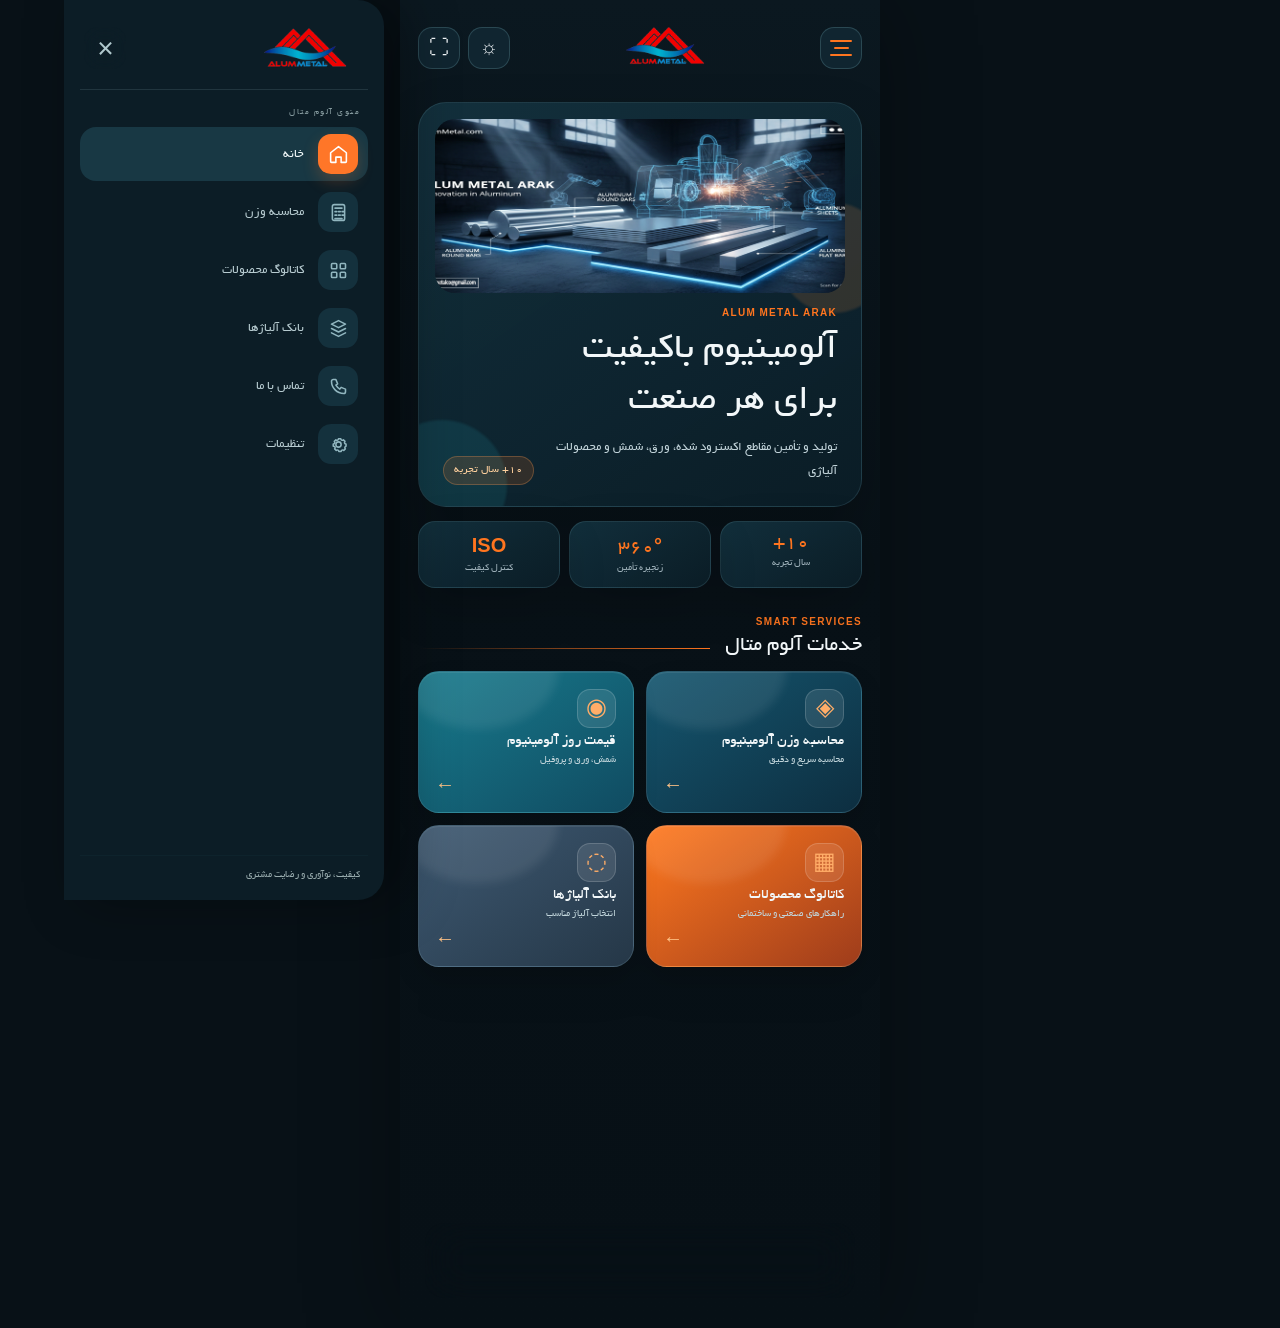
==== index.html @ 8c57ce58 "Fix contact icon sizing and remove manual cache versioning" ====
<!doctype html>
<html lang="fa" dir="rtl">
<head>
  <meta charset="UTF-8" />
  <meta name="viewport" content="width=device-width, initial-scale=1, maximum-scale=1, user-scalable=no, viewport-fit=cover" />
  <meta name="theme-color" content="#07121b" />
  <meta name="description" content="آلوم متال آراک؛ تولید و تأمین مقاطع و محصولات آلومینیومی" />
  <link rel="preload" href="BYekan.ttf" as="font" type="font/ttf" crossorigin />
  <link rel="preload" href="logo1.png" as="image" />
  <link rel="preload" href="site-hero.png" as="image" />
  <link rel="manifest" href="manifest.webmanifest" />
  <link rel="icon" type="image/png" sizes="48x48" href="favicon-48.png" />
  <link rel="apple-touch-icon" sizes="180x180" href="apple-touch-icon.png" />
  <link rel="stylesheet" href="styles.css" />
  <title>آلوم متال آراک</title>
</head>
<body>
  <div class="app-shell" id="appShell">
    <header class="topbar">
      <button class="icon-button menu-toggle" id="menuToggle" aria-label="باز کردن منو" aria-expanded="false"><span></span><span></span><span></span></button>
      <a class="brand" href="#home" data-icon="⌂" data-route="home" aria-label="صفحه اصلی آلوم متال">
        <img src="logo1.png" alt="لوگوی آلوم متال" />
      </a>
      <div class="top-actions">
        <button class="icon-button" id="themeToggle" aria-label="تغییر تم">☼</button>
        <button class="icon-button" id="fullscreenToggle" aria-label="تمام صفحه">⛶</button>
      </div>
    </header>

    <aside class="drawer" id="drawer" aria-hidden="true">
      <div class="drawer-head">
        <img src="logo1.png" alt="آلوم متال" />
        <button class="icon-button" id="drawerClose" aria-label="بستن منو">×</button>
      </div>
      <p class="eyebrow">منوی آلوم متال</p>
      <nav class="drawer-nav">
        <a href="#home" data-route="home"><span class="menu-icon" aria-hidden="true"><svg viewBox="0 0 24 24"><path d="m3 10 9-7 9 7v10a1 1 0 0 1-1 1h-5v-6H9v6H4a1 1 0 0 1-1-1z"/></svg></span><span>خانه</span></a>
        <a href="#calculator" data-route="calculator"><span class="menu-icon" aria-hidden="true"><svg viewBox="0 0 24 24"><rect x="5" y="3" width="14" height="18" rx="2"/><path d="M8 7h8M8 11h2m2 0h2m2 0h2M8 15h2m2 0h2m2 0h2M8 19h8"/></svg></span><span>محاسبه وزن</span></a>
        <a href="#catalog" data-route="catalog"><span class="menu-icon" aria-hidden="true"><svg viewBox="0 0 24 24"><rect x="4" y="4" width="6" height="6" rx="1"/><rect x="14" y="4" width="6" height="6" rx="1"/><rect x="4" y="14" width="6" height="6" rx="1"/><rect x="14" y="14" width="6" height="6" rx="1"/></svg></span><span>کاتالوگ محصولات</span></a>
        <a href="#alloys" data-route="alloys"><span class="menu-icon" aria-hidden="true"><svg viewBox="0 0 24 24"><path d="M12 3 4 7l8 4 8-4-8-4Z"/><path d="m4 12 8 4 8-4M4 17l8 4 8-4"/></svg></span><span>بانک آلیاژها</span></a>
        <a href="#contact" data-route="contact"><span class="menu-icon" aria-hidden="true"><svg viewBox="0 0 24 24"><path d="M6 4h3l2 5-2 1.5a14 14 0 0 0 4.5 4.5L15 13l5 2v3a2 2 0 0 1-2 2C10.3 20 4 13.7 4 6a2 2 0 0 1 2-2Z"/></svg></span><span>تماس با ما</span></a>
        <a href="#settings" data-route="settings"><span class="menu-icon" aria-hidden="true"><svg viewBox="0 0 24 24"><circle cx="12" cy="12" r="3"/><path d="M19.4 15a1.7 1.7 0 0 0 .3 1.9l.1.1-1.8 1.8-.1-.1a1.7 1.7 0 0 0-1.9-.3 1.7 1.7 0 0 0-1 1.5v.1h-2.6v-.1a1.7 1.7 0 0 0-1-1.5 1.7 1.7 0 0 0-1.9.3l-.1.1-1.8-1.8.1-.1a1.7 1.7 0 0 0 .3-1.9 1.7 1.7 0 0 0-1.5-1H6v-2.6h.1a1.7 1.7 0 0 0 1.5-1 1.7 1.7 0 0 0-.3-1.9l-.1-.1L9 6.6l.1.1a1.7 1.7 0 0 0 1.9.3 1.7 1.7 0 0 0 1-1.5v-.1h2.6v.1a1.7 1.7 0 0 0 1 1.5 1.7 1.7 0 0 0 1.9-.3l.1-.1 1.8 1.8-.1.1a1.7 1.7 0 0 0-.3 1.9 1.7 1.7 0 0 0 1.5 1h.1V14h-.1a1.7 1.7 0 0 0-1.1 1Z"/></svg></span><span>تنظیمات</span></a>
      </nav>
      <div class="drawer-foot">کیفیت، نوآوری و رضایت مشتری</div>
    </aside>
    <div class="scrim" id="scrim"></div>

    <main id="mainContent" tabindex="-1">
      <section class="screen active" id="home" data-screen>
        <div class="hero-card glass-card">
          <div class="hero-image-wrap"><img src="site-hero.png" alt="محصولات و فناوری آلوم متال" class="hero-image" fetchpriority="high" decoding="async" /></div>
          <div class="hero-copy">
            <div>
              <p class="eyebrow">ALUM METAL ARAK</p>
              <h1>آلومینیوم باکیفیت<br />برای هر صنعت</h1>
              <p>تولید و تأمین مقاطع اکسترود شده، ورق، شمش و محصولات آلیاژی</p>
            </div>
            <span class="hero-badge">۱۰+ سال تجربه</span>
          </div>
          <div class="hero-orb orb-one"></div><div class="hero-orb orb-two"></div>
        </div>

        <div class="metric-grid">
          <div class="metric glass-card"><strong>۱۰+</strong><span>سال تجربه</span></div>
          <div class="metric glass-card"><strong>۳۶۰°</strong><span>زنجیره تأمین</span></div>
          <div class="metric glass-card"><strong>ISO</strong><span>کنترل کیفیت</span></div>
        </div>

        <div class="section-heading"><div><p class="eyebrow">SMART SERVICES</p><h2>خدمات آلوم متال</h2></div><span class="heading-line"></span></div>
        <div class="service-grid">
          <button class="service-card teal" data-route="calculator"><span class="service-icon">◈</span><span>محاسبه وزن آلومینیوم</span><small>محاسبه سریع و دقیق</small><b>←</b></button>
          <button class="service-card cyan" data-route="prices"><span class="service-icon">◉</span><span>قیمت روز آلومینیوم</span><small>شمش، ورق و پروفیل</small><b>←</b></button>
          <button class="service-card orange" data-route="catalog"><span class="service-icon">▦</span><span>کاتالوگ محصولات</span><small>راهکارهای صنعتی و ساختمانی</small><b>←</b></button>
          <button class="service-card slate" data-route="alloys"><span class="service-icon">◌</span><span>بانک آلیاژها</span><small>انتخاب آلیاژ مناسب</small><b>←</b></button>
        </div>
        <div class="home-price-preview glass-card"><div><p class="eyebrow">LIVE PRICE BOARD</p><h3>آخرین قیمت‌های بازار</h3><p id="homePriceNote">قیمت‌ها از منابع ثبت‌شده نمایش داده می‌شوند.</p></div><button class="text-link" data-route="prices">مشاهده همه ←</button></div>
        <div class="factory-strip glass-card"><img src="factory-banner.jpg" loading="lazy" decoding="async" alt="کارخانه آلوم متال آراک" /><div><p class="eyebrow">FROM FACTORY TO INDUSTRY</p><h3>از تولید تا عرضه، کنار صنعت</h3><button class="text-link" data-route="quote">دریافت مشاوره تخصصی ←</button></div></div>
      </section>

      <section class="screen" id="calculator" data-screen><div class="page-head"><p class="eyebrow">PRECISION TOOL</p><h1>محاسبه وزن مقاطع</h1><p>مقطع و آلیاژ را مطابق محصولات آلوم متال انتخاب کنید.</p></div><div class="form-card glass-card calculator-form"><label>نوع مقطع<select id="shapeSelect"></select></label><label>آلیاژ<select id="alloySelect"></select></label><div class="dimension-grid"><label><span id="fieldOneLabel">طول (میلی‌متر)</span><input id="lengthInput" type="number" min="0" placeholder="مثلاً ۱۰۰۰" /></label><label><span id="fieldTwoLabel">عرض (میلی‌متر)</span><input id="widthInput" type="number" min="0" placeholder="مثلاً ۵۰۰" /></label><label><span id="fieldThreeLabel">ضخامت (میلی‌متر)</span><input id="thicknessInput" type="number" min="0" step="0.1" placeholder="مثلاً ۲" /></label></div><label>تعداد<input id="quantityInput" type="number" min="1" value="1" /></label><button class="primary-button" id="calculateButton">محاسبه وزن <span>←</span></button><output class="result-box" id="weightResult">نتیجه اینجا نمایش داده می‌شود</output></div></section>

      <section class="screen" id="prices" data-screen><div class="page-head"><p class="eyebrow">MARKET DESK</p><h1>قیمت روز آلومینیوم</h1><p>قیمت‌ها از منابع سالم فایل شما خوانده می‌شوند.</p></div><div class="price-sources" id="priceSources"><p class="muted-note">در حال دریافت قیمت‌ها...</p></div><p class="muted-note" id="pricesUpdated"></p></section>

      <section class="screen" id="catalog" data-screen><div class="page-head"><p class="eyebrow">PRODUCT LIBRARY</p><h1>کاتالوگ و لیست قیمت</h1><p>کاتالوگ‌ها و صفحات قیمت رسمی برای مشاهده و دانلود</p></div><div class="catalog-tabs"><button class="catalog-tab active" data-catalog-tab="catalogs">کاتالوگ‌ها</button><button class="catalog-tab" data-catalog-tab="price-pages">صفحات قیمت</button></div><div class="catalog-list" id="catalogList"><p class="muted-note">در حال دریافت فهرست...</p></div></section>

      <section class="screen" id="alloys" data-screen><div class="page-head"><p class="eyebrow">آزمایشگاه آلیاژ</p><h1>بانک آلیاژها</h1><p>ترکیب عناصر را وارد کن یا چند آلیاژ را کنار هم مقایسه کن.</p></div><div class="alloy-tools glass-card"><label class="search-box"><span>⌕</span><input id="alloySearch" type="search" placeholder="جست‌وجوی کد، کاربرد یا ویژگی" autocomplete="off" /></label><div class="alloy-filters" id="alloyFilters"><button class="alloy-filter active" data-series="all">همه</button><button class="alloy-filter" data-series="1000">سری ۱۰۰۰</button><button class="alloy-filter" data-series="2000">سری ۲۰۰۰</button><button class="alloy-filter" data-series="3000">سری ۳۰۰۰</button><button class="alloy-filter" data-series="4000">سری ۴۰۰۰</button><button class="alloy-filter" data-series="5000">سری ۵۰۰۰</button><button class="alloy-filter" data-series="6000">سری ۶۰۰۰</button><button class="alloy-filter" data-series="7000">سری ۷۰۰۰</button><button class="alloy-filter" data-series="8000">سری ۸۰۰۰</button></div></div><div class="alloy-lab glass-card"><div class="lab-heading"><span class="lab-icon">✦</span><div><h2>عنصر بده، آلیاژ تحویل بگیر</h2><p>مقدار عناصر موردنظرت را به درصد وارد کن تا نزدیک‌ترین خانواده‌های آلیاژی پیشنهاد شوند.</p></div></div><div class="element-chips" id="elementChips"><label class="element-input"><span><b>Si</b><small>سیلیسیم</small></span><input type="number" min="0" step="0.01" data-element="سیلیسیم" placeholder="مقدار" /><em>٪</em></label><label class="element-input"><span><b>Fe</b><small>آهن</small></span><input type="number" min="0" step="0.01" data-element="آهن" placeholder="مقدار" /><em>٪</em></label><label class="element-input"><span><b>Cu</b><small>مس</small></span><input type="number" min="0" step="0.01" data-element="مس" placeholder="مقدار" /><em>٪</em></label><label class="element-input"><span><b>Mn</b><small>منگنز</small></span><input type="number" min="0" step="0.01" data-element="منگنز" placeholder="مقدار" /><em>٪</em></label><label class="element-input"><span><b>Mg</b><small>منیزیم</small></span><input type="number" min="0" step="0.01" data-element="منیزیم" placeholder="مقدار" /><em>٪</em></label><label class="element-input"><span><b>Cr</b><small>کروم</small></span><input type="number" min="0" step="0.01" data-element="کروم" placeholder="مقدار" /><em>٪</em></label><label class="element-input"><span><b>Zn</b><small>روی</small></span><input type="number" min="0" step="0.01" data-element="روی" placeholder="مقدار" /><em>٪</em></label><label class="element-input"><span><b>Ti</b><small>تیتانیوم</small></span><input type="number" min="0" step="0.01" data-element="تیتانیوم" placeholder="مقدار" /><em>٪</em></label></div><label class="element-code-search"><span>جست‌وجوی مستقیم کد آلیاژ</span><input id="elementAlloyCode" inputmode="numeric" maxlength="4" placeholder="مثلاً ۶۰۱۰ یا 6061" /></label><div class="element-result" id="elementResult">مقدار عناصر را وارد کن تا پیشنهاد آلیاژ نمایش داده شود.</div><div class="compare-picker"><div class="picker-title"><span class="picker-icon">⇄</span><div><strong>مقایسهٔ آلیاژها</strong><small id="compareCount">دو آلیاژ را انتخاب کن.</small></div></div><div class="picker-grid"><label><span>انتخاب اول</span><select id="compareOne"><option value="">انتخاب آلیاژ</option></select></label><label><span>انتخاب دوم</span><select id="compareTwo"><option value="">انتخاب آلیاژ</option></select></label><label><span>انتخاب سوم <b>اختیاری</b></span><select id="compareThree"><option value="">بدون انتخاب</option></select></label></div><button id="compareButton" class="primary-button" type="button" disabled>نمایش مقایسه <span>←</span></button><div class="compare-panel" id="comparePanel" hidden><div class="compare-panel-head"><h2>نتیجهٔ مقایسه</h2><button id="clearCompare" class="text-link" type="button">پاک کردن</button></div><div class="comparison-table" id="comparisonTable"></div></div></div></div><div class="alloy-summary" id="alloySummary">در حال دریافت بانک آلیاژها...</div><div class="alloy-list" id="alloyList"></div></section>
      <section class="screen" id="quote" data-screen><div class="page-head"><p class="eyebrow">DIRECT CONTACT</p><h1>درخواست پیش‌فاکتور</h1><p>مشخصات پروژه را بفرستید تا راهنمایی‌تان کنیم.</p></div><form class="form-card glass-card" id="quoteForm"><label>نام و نام خانوادگی<input id="quoteName" required placeholder="نام شما" /></label><label>شماره تماس<input id="quotePhone" required inputmode="tel" placeholder="۰۹۱۲..." /></label><label>شرح محصول یا پروژه<textarea id="quoteDetails" required rows="5" placeholder="نوع محصول، آلیاژ، ابعاد و تعداد"></textarea></label><button class="primary-button" type="submit">ثبت درخواست <span>←</span></button><output class="result-box" id="quoteResult"></output></form></section>

      <section class="screen" id="contact" data-screen><div class="page-head"><p class="eyebrow">LET'S CONNECT</p><h1>ارتباط با آلوم متال</h1><p>برای مشاوره، استعلام و پیگیری سفارش با ما در ارتباط باشید.</p></div><div class="contact-grid"><div class="contact-card phone-cluster glass-card"><div class="cluster-heading"><span class="contact-icon contact-phone-icon"><svg viewBox="0 0 24 24" aria-hidden="true"><path d="M6.6 3.5h3l1.7 4.2-2 1.4a13.5 13.5 0 0 0 5.6 5.6l1.4-2 4.2 1.7v3a2 2 0 0 1-2 2C10.5 19.4 4.6 13.5 4.6 6.5a3 3 0 0 1 2-3Z"/></svg></span><div><small>راه‌های تماس مستقیم</small><strong>پاسخ‌گویی و فروش</strong></div></div><div class="phone-list"><a class="phone-line" href="tel:08633257316"><span>تلفن فروش</span><b>۰۸۶-۳۳۲۵۷۳۱۶</b><i>↗</i></a><a class="phone-line" href="tel:09904652053"><span>همراه اول</span><b>۰۹۹۰۴۶۵۲۰۵۳</b><i>↗</i></a><a class="phone-line" href="tel:09904652054"><span>همراه دوم</span><b>۰۹۹۰۴۶۵۲۰۵۴</b><i>↗</i></a></div></div><div class="contact-card address-card glass-card"><span class="contact-icon location-icon"><svg viewBox="0 0 24 24" aria-hidden="true"><path d="M19 10c0 5-7 10-7 10S5 15 5 10a7 7 0 1 1 14 0Z"/><circle cx="12" cy="10" r="2.2"/></svg></span><small>آدرس دفتر و انبار</small><strong>اراک، خیابان دانشگاه، ساختمان هاتف، طبقه سوم، واحد ۴<br />اراک، شهرک صنعتی خیرآباد</strong></div></div><div class="social-links glass-card"><div class="social-heading"><div><p class="eyebrow">SOCIAL</p><h2>ما را دنبال کنید</h2></div><span class="social-heading-icon"><svg viewBox="0 0 24 24" aria-hidden="true"><path d="M5 5h14v10H9l-4 4V5Z"/><path d="M8 9h8M8 12h5"/></svg></span></div><div class="social-grid"><a class="social-link telegram" href="https://t.me/Alummetal" target="_blank" rel="noreferrer"><span class="social-mark"><svg viewBox="0 0 24 24" aria-hidden="true"><path d="m20 4-3 16-5-5-3 3v-5L5 11l15-7Z"/><path d="m9 13 8-6"/></svg></span><span><strong>تلگرام</strong><small>@Alummetal</small></span><b>↗</b></a><a class="social-link bale" href="https://ble.ir/alummetalarak" target="_blank" rel="noreferrer"><span class="social-mark">ب</span><span><strong>بله</strong><small>کانال آلوم متال</small></span><b>↗</b></a><a class="social-link eitaa" href="https://eitaa.com/alummetalarak" target="_blank" rel="noreferrer"><span class="social-mark">ای</span><span><strong>ایتا</strong><small>کانال آلوم متال</small></span><b>↗</b></a><a class="social-link rubika" href="https://rubika.ir/alumetal" target="_blank" rel="noreferrer"><span class="social-mark">ر</span><span><strong>روبیکا</strong><small>صفحه آلوم متال</small></span><b>↗</b></a></div></div><a class="primary-button link-button" href="https://alummetal.com" target="_blank" rel="noreferrer">مشاهده سایت رسمی <span>↗</span></a></section>

      <section class="screen" id="settings" data-screen><div class="page-head"><p class="eyebrow">APP CONTROL</p><h1>تنظیمات</h1><p>ظاهر و زبان برنامه را شخصی‌سازی کنید.</p></div><div class="settings-list glass-card"><button id="languageToggle"><span>زبان برنامه</span><strong>فارسی / English</strong></button><button id="settingsTheme"><span>حالت شب</span><strong id="themeStatus">فعال</strong></button><button id="installButton" hidden><span>نصب اپ</span><strong>افزودن به صفحه اصلی</strong></button></div></section>
    </main>

    <nav class="bottom-nav" aria-label="ناوبری اصلی"><a href="#home" data-route="home" class="active"><span class="nav-icon home-icon"><svg viewBox="0 0 24 24" aria-hidden="true"><path d="m3 10 9-7 9 7v10a1 1 0 0 1-1 1h-5v-6H9v6H4a1 1 0 0 1-1-1z"/></svg></span><small>خانه</small></a><a href="#catalog" data-route="catalog"><span class="nav-icon grid-icon"><svg viewBox="0 0 24 24" aria-hidden="true"><rect x="4" y="4" width="6" height="6" rx="1"/><rect x="14" y="4" width="6" height="6" rx="1"/><rect x="4" y="14" width="6" height="6" rx="1"/><rect x="14" y="14" width="6" height="6" rx="1"/></svg></span><small>کاتالوگ</small></a><a href="#prices" data-route="prices"><span class="nav-icon chart-icon"><svg viewBox="0 0 24 24" aria-hidden="true"><path d="M4 19V5M4 19h17M7 15l3-4 3 2 5-7"/></svg></span><small>قیمت‌ها</small></a><a href="#contact" data-route="contact"><span class="nav-icon phone-icon"><svg viewBox="0 0 24 24" aria-hidden="true"><path d="M6.6 3.5h3l1.7 4.2-2 1.4a13.5 13.5 0 0 0 5.6 5.6l1.4-2 4.2 1.7v3a2 2 0 0 1-2 2C10.5 19.4 4.6 13.5 4.6 6.5a3 3 0 0 1 2-3Z"/></svg></span><small>تماس</small></a></nav>
    <dialog class="preview-dialog" id="previewDialog"><div class="preview-head"><strong id="previewTitle">پیش‌نمایش</strong><button class="icon-button" id="previewClose" aria-label="بستن پیش‌نمایش">×</button></div><div class="preview-body" id="previewBody"></div></dialog><div class="toast" id="toast" role="status"></div>
  </div>
  <script src="app.js"></script>
</body>
</html>
---- styles.css ----
@font-face{font-family:'B Yekan';src:url('BYekan.ttf?v=8') format('truetype');font-weight:100 900;font-style:normal;font-display:swap}@font-face{font-family:Yekan;src:url('BYekan.ttf?v=8') format('truetype');font-weight:100 900;font-style:normal;font-display:swap} :root{--bg:#07121b;--bg-2:#0b1d29;--panel:rgba(15,44,60,.78);--panel-solid:#10364a;--text:#f2f7f9;--muted:#9cafb8;--line:rgba(180,226,238,.16);--orange:#ff751f;--cyan:#24bed0;--shadow:0 24px 70px rgba(0,0,0,.28);--ease:cubic-bezier(.23,1,.32,1)}*{box-sizing:border-box}html{min-height:100%;background:var(--bg);scroll-behavior:smooth}body{margin:0;min-width:320px;min-height:100%;font-family:'B Yekan',Yekan,Tahoma,sans-serif;color:var(--text);background:radial-gradient(circle at 10% 10%,#123e52 0,transparent 28%),radial-gradient(circle at 90% 0,#402514 0,transparent 23%),var(--bg);-webkit-tap-highlight-color:transparent}button,a,input,textarea{font:inherit}button,a{cursor:pointer}.app-shell{width:100%;min-height:100svh;padding-bottom:calc(84px + env(safe-area-inset-bottom));overflow:hidden}.topbar{height:76px;max-width:980px;margin:auto;padding:12px max(18px,env(safe-area-inset-right)) 8px max(18px,env(safe-area-inset-left));display:flex;align-items:center;justify-content:space-between;position:relative;z-index:20}.brand img{width:112px;height:50px;object-fit:contain}.top-actions{display:flex;gap:8px}.icon-button{border:1px solid var(--line);background:rgba(17,54,70,.55);backdrop-filter:blur(18px);color:var(--text);width:42px;height:42px;border-radius:14px;display:grid;place-items:center;font-size:20px;transition:transform .16s var(--ease),background .2s}.icon-button:active,.primary-button:active,.service-card:active{transform:scale(.96)}.menu-toggle{display:flex;flex-direction:column;gap:5px;padding:12px}.menu-toggle span{width:18px;height:2px;background:var(--orange);border-radius:99px}.drawer{position:fixed;z-index:40;inset:0 auto 0 0;width:min(330px,88vw);padding:26px 20px 22px;background:rgba(7,22,31,.94);border-right:1px solid var(--line);box-shadow:30px 0 80px rgba(0,0,0,.36);transform:translateX(-105%);transition:transform .32s var(--ease);backdrop-filter:blur(26px);display:flex;flex-direction:column}.drawer.open{transform:translateX(0)}.drawer-head{display:flex;justify-content:space-between;align-items:center}.drawer-head img{width:130px}.drawer-nav{display:grid;gap:8px;margin-top:14px}.drawer-nav a{text-decoration:none;color:var(--muted);padding:13px 14px;border-radius:14px;display:flex;gap:12px;align-items:center;transition:color .2s,background .2s}.drawer-nav a:hover,.drawer-nav a.active{color:var(--text);background:rgba(42,145,164,.18)}.drawer-nav a:first-letter{color:var(--orange)}.drawer-foot{margin-top:auto;color:#6f8892;font-size:12px;border-top:1px solid var(--line);padding-top:18px}.scrim{position:fixed;z-index:30;inset:0;background:rgba(0,0,0,.62);opacity:0;pointer-events:none;transition:opacity .25s}.scrim.show{opacity:1;pointer-events:auto}main{width:min(980px,100%);margin:auto;padding:0 18px}.screen{display:none;animation:screenIn .35s var(--ease) both}.screen.active{display:block}.glass-card{background:linear-gradient(140deg,rgba(27,86,111,.78),rgba(9,30,42,.82));border:1px solid var(--line);box-shadow:var(--shadow);backdrop-filter:blur(18px)}.hero-card{position:relative;overflow:hidden;border-radius:28px;margin:10px 0 14px;padding:12px}.hero-image-wrap{height:174px;border-radius:20px;overflow:hidden;position:relative;z-index:1}.hero-image{width:100%;height:100%;object-fit:cover;display:block;filter:saturate(1.1) contrast(1.04)}.hero-copy{position:relative;z-index:2;padding:14px 8px 5px;display:flex;align-items:end;justify-content:space-between;gap:12px}.eyebrow{font-size:10px;letter-spacing:1.3px;color:var(--orange);margin:0 0 7px}.hero-copy h1,.page-head h1{font-size:clamp(25px,6vw,38px);line-height:1.35;margin:0;font-weight:900}.hero-copy p:not(.eyebrow),.page-head p:not(.eyebrow){color:#c1d3d9;line-height:1.9;margin:7px 0 0;font-size:13px}.hero-badge{white-space:nowrap;color:#ffd19e;background:rgba(255,117,31,.15);border:1px solid rgba(255,157,88,.28);padding:8px 10px;border-radius:99px;font-size:11px}.hero-orb{position:absolute;border-radius:50%;filter:blur(1px);pointer-events:none}.orb-one{width:130px;height:130px;background:rgba(47,193,213,.12);left:-42px;bottom:-44px}.orb-two{width:110px;height:110px;background:rgba(255,145,66,.15);right:-28px;top:100px}.metric-grid{display:grid;grid-template-columns:repeat(3,1fr);gap:9px;margin-bottom:28px}.metric{border-radius:17px;padding:12px 8px;text-align:center}.metric strong{display:block;font-size:20px;color:var(--orange)}.metric span{font-size:10px;color:var(--muted)}.section-heading{display:flex;align-items:end;gap:15px;margin:8px 0 14px}.section-heading h2{font-size:22px;margin:0}.heading-line{height:1px;background:linear-gradient(90deg,transparent,var(--orange));flex:1;margin-bottom:8px}.service-grid{display:grid;grid-template-columns:repeat(2,1fr);gap:12px}.service-card{border:1px solid var(--line);min-height:142px;text-align:right;color:var(--text);padding:17px;border-radius:21px;position:relative;overflow:hidden;display:flex;flex-direction:column;align-items:flex-start;gap:6px;transition:transform .16s var(--ease),filter .2s}.service-card:hover{filter:brightness(1.12);transform:translateY(-3px)}.service-card:before{content:"";position:absolute;inset:-45% 35% auto -10%;height:120px;border-radius:50%;background:rgba(255,255,255,.08);filter:blur(5px)}.service-card.teal{background:linear-gradient(145deg,#15566f,#0d2e40)}.service-card.cyan{background:linear-gradient(145deg,#187b8d,#104b61)}.service-card.orange{background:linear-gradient(145deg,#ff791f,#9e3c1b)}.service-card.slate{background:linear-gradient(145deg,#3e5972,#253747)}.service-icon{font-size:24px;color:#ffad68}.service-card span:not(.service-icon){font-weight:800;font-size:15px;position:relative}.service-card small{color:#c0d4da;font-size:10px}.service-card b{position:absolute;bottom:14px;left:16px;direction:ltr;color:#ffc286;font-size:20px}.factory-strip{display:flex;gap:14px;align-items:center;border-radius:22px;margin-top:16px;padding:10px;overflow:hidden}.factory-strip img{width:42%;height:92px;object-fit:cover;border-radius:15px}.factory-strip h3{font-size:16px;margin:0 0 7px}.text-link{border:0;background:none;color:#ffb26e;padding:0;font-size:11px}.page-head{padding:16px 2px 20px}.page-head h1{font-size:29px}.form-card{border-radius:24px;padding:18px;display:grid;gap:14px}.form-card label{display:grid;gap:7px;color:#c1d3d9;font-size:12px}.form-card input,.form-card textarea{width:100%;border:1px solid var(--line);border-radius:14px;background:rgba(2,14,22,.35);color:var(--text);padding:13px 14px;outline:none;resize:vertical}.form-card input:focus,.form-card textarea:focus{border-color:var(--cyan);box-shadow:0 0 0 3px rgba(36,190,208,.12)}.primary-button{border:0;border-radius:15px;padding:14px 18px;background:linear-gradient(110deg,var(--orange),#e84e19);color:#fff;font-weight:800;box-shadow:0 10px 24px rgba(232,78,25,.24);transition:transform .16s var(--ease),filter .2s;text-align:center;text-decoration:none}.primary-button:hover{filter:brightness(1.1)}.result-box{min-height:48px;border-radius:14px;background:rgba(26,110,100,.25);border:1px solid rgba(105,220,174,.2);display:grid;place-items:center;padding:10px;color:#a7e7c5;font-size:12px;text-align:center}.price-list,.product-grid,.alloy-list,.contact-grid{display:grid;gap:12px}.price-row{border-radius:18px;padding:16px 18px;display:flex;align-items:center;justify-content:space-between;gap:12px}.price-row span{font-weight:800}.price-row span small,.price-row strong small{display:block;color:var(--muted);font-size:10px;font-weight:400;margin-top:4px}.price-row strong{color:#ffb065;font-size:14px;text-align:left}.muted-note{color:var(--muted);font-size:11px;margin:14px 2px}.product-grid{grid-template-columns:repeat(2,1fr)}.product-card{min-height:160px;border-radius:20px;padding:17px}.product-number{font-size:12px;color:var(--orange);letter-spacing:2px}.product-card h3{font-size:16px;margin:24px 0 7px}.product-card p,.alloy-row p{color:var(--muted);font-size:11px;line-height:1.8;margin:0}.product-grid+.primary-button{display:block;width:100%;margin-top:14px}.alloy-row{display:flex;align-items:center;gap:16px;border-radius:18px;padding:14px}.alloy-row>strong{color:var(--orange);font-size:21px;min-width:58px}.alloy-row h3{font-size:14px;margin:0 0 5px}.contact-grid{grid-template-columns:repeat(2,1fr)}.contact-card{padding:17px;border-radius:19px;text-decoration:none;color:var(--text);min-height:125px}.contact-card:last-child{grid-column:span 2}.contact-card span{display:block;color:var(--orange);font-size:22px;margin-bottom:12px}.contact-card small{display:block;color:var(--muted);font-size:10px}.contact-card strong{display:block;margin-top:5px;font-size:13px;line-height:1.8}.link-button{display:block;margin-top:16px}.settings-list{border-radius:20px;padding:7px}.settings-list button{border:0;border-bottom:1px solid var(--line);background:transparent;color:var(--text);width:100%;padding:17px 10px;display:flex;justify-content:space-between;align-items:center;text-align:right}.settings-list button:last-child{border:0}.settings-list strong{font-size:11px;color:var(--orange)}.bottom-nav{position:fixed;z-index:25;bottom:calc(12px + env(safe-area-inset-bottom));left:50%;transform:translateX(-50%);width:min(430px,calc(100% - 28px));display:grid;grid-template-columns:repeat(3,1fr);padding:8px;border:1px solid var(--line);border-radius:20px;background:rgba(8,27,37,.88);backdrop-filter:blur(22px);box-shadow:0 18px 50px rgba(0,0,0,.35)}.bottom-nav a{display:grid;gap:3px;place-items:center;text-decoration:none;color:#8da8b2;font-size:10px;padding:7px;border-radius:13px}.bottom-nav a span{font-size:18px}.bottom-nav a.active{color:#ffad68;background:rgba(255,117,31,.1)}.toast{position:fixed;z-index:60;left:50%;bottom:94px;transform:translate(-50%,20px);opacity:0;pointer-events:none;background:#0c222d;border:1px solid var(--line);box-shadow:var(--shadow);border-radius:13px;padding:12px 17px;color:#dcebef;font-size:12px;transition:opacity .25s,transform .25s;white-space:nowrap}.toast.show{opacity:1;transform:translate(-50%,0)}@keyframes screenIn{from{opacity:0;transform:translateY(10px)}to{opacity:1;transform:none}}@media(min-width:700px){.app-shell{padding-bottom:30px}.topbar{height:92px}.bottom-nav{position:static;transform:none;margin:28px auto 0;max-width:430px}.hero-card{display:grid;grid-template-columns:1.2fr .8fr;gap:12px;padding:16px}.hero-image-wrap{height:250px;grid-row:span 2}.hero-copy{padding:28px 8px 8px;display:block}.hero-copy h1{font-size:34px}.hero-badge{display:inline-block;margin-top:18px}.service-grid{grid-template-columns:repeat(4,1fr)}.service-card{min-height:170px}.factory-strip{margin-top:22px}.drawer{left:50%;margin-left:-490px}.scrim{z-index:30}}@media(max-width:380px){main{padding:0 12px}.hero-copy h1{font-size:21px}.service-card{padding:13px}.service-card span:not(.service-icon){font-size:13px}.product-grid{grid-template-columns:1fr}.contact-grid{grid-template-columns:1fr}.contact-card:last-child{grid-column:auto}}@media(prefers-color-scheme:light){body.light{--bg:#edf3f5;--text:#10232c;--muted:#5e727b;--panel:#fff}.light .glass-card{background:rgba(255,255,255,.78)}.light .bottom-nav{background:rgba(255,255,255,.9)}.light .drawer{background:rgba(244,249,250,.96)}.light .form-card input,.light .form-card textarea{background:rgba(225,237,240,.65);color:var(--text)}}@media(prefers-reduced-motion:reduce){*,*::before,*::after{animation-duration:.01ms!important;transition-duration:.01ms!important;scroll-behavior:auto!important}}

/* Phone-first shell: wide screens preview the same 480px mobile experience. */
body{display:flex;justify-content:center;background:#020b12}
.app-shell{width:min(100%,480px);min-height:100svh;background:radial-gradient(circle at 10% 10%,#123e52 0,transparent 28%),radial-gradient(circle at 90% 0,#402514 0,transparent 23%),var(--bg);box-shadow:0 0 90px rgba(0,0,0,.42);position:relative}
.topbar,main{width:100%;max-width:none}
.service-grid{grid-template-columns:repeat(2,1fr)}
.hero-card{display:block}
.hero-image-wrap{height:174px}
.hero-copy{padding:14px 8px 5px;display:flex}
.hero-copy h1{font-size:clamp(25px,6vw,38px)}
.service-card{min-height:142px}
.bottom-nav{width:min(430px,calc(100% - 28px))}
@media(min-width:481px){.drawer{left:calc(50% - 240px);margin-left:0}}

.price-sources{display:grid;gap:12px}.price-source{border-radius:20px;padding:16px}.source-head{display:flex;justify-content:space-between;align-items:start;gap:10px;border-bottom:1px solid var(--line);padding-bottom:11px}.source-head h3{margin:0;font-size:15px}.source-head a{color:#ffad68;font-size:10px;text-decoration:none;white-space:nowrap}.source-items{display:grid;gap:8px;padding:11px 0}.source-item{display:flex;justify-content:space-between;align-items:center;gap:10px;font-size:11px;color:#c6d8dd}.source-item strong{color:#ffb065;font-size:11px;text-align:left;white-space:nowrap}.price-source>small{color:var(--muted);font-size:9px}

.home-price-preview{display:flex;align-items:center;justify-content:space-between;gap:12px;margin-top:12px;padding:15px 16px;border-radius:20px;background:linear-gradient(110deg,rgba(20,115,138,.42),rgba(14,37,50,.82));border:1px solid rgba(118,221,231,.22)}.home-price-preview h3{margin:2px 0 4px;font-size:15px}.home-price-preview p:not(.eyebrow){margin:0;color:var(--muted);font-size:10px}.home-price-preview .text-link{white-space:nowrap}.catalog-tabs{display:flex;gap:8px;margin:12px 0}.catalog-tab{flex:1;border:1px solid var(--line);border-radius:13px;background:rgba(255,255,255,.05);color:var(--muted);padding:10px;font-family:inherit;font-size:12px}.catalog-tab.active{background:var(--accent);border-color:var(--accent);color:#07121b}.catalog-list{display:grid;gap:9px}.catalog-item{display:flex;align-items:center;gap:11px;padding:12px 13px;border-radius:17px;text-decoration:none;color:var(--text);transition:transform .18s ease,border-color .18s ease}.catalog-item:active{transform:scale(.98)}.catalog-icon{display:grid;place-items:center;width:34px;height:34px;border-radius:11px;background:rgba(255,151,53,.16);color:#ffad68;font-size:18px}.catalog-item>span:nth-child(2){display:grid;gap:3px;min-width:0;flex:1}.catalog-item strong{font-size:12px}.catalog-item small{color:var(--muted);font-size:10px}.catalog-item b{color:#ffad68;font-size:17px}.social-links{margin-top:12px;padding:14px 16px;border-radius:18px}.social-links>div{display:flex;flex-wrap:wrap;gap:8px;margin-top:8px}.social-links a{padding:8px 12px;border-radius:12px;background:rgba(255,255,255,.06);color:var(--text);font-size:11px;text-decoration:none}

/* Final polish: manual light theme, richer glass depth, and four-tab mobile navigation. */
:root{--accent:#8ce8e5}
body.light{--bg:#eaf3f4;--bg-2:#dcecef;--panel:rgba(255,255,255,.74);--panel-solid:#fff;--text:#102a34;--muted:#5b737b;--line:rgba(20,74,87,.17);--shadow:0 22px 65px rgba(34,83,94,.16);background:radial-gradient(circle at 10% 0,#d7f3f1 0,transparent 32%),radial-gradient(circle at 100% 15%,#ffe7d2 0,transparent 28%),var(--bg)}
body.light .app-shell{background:linear-gradient(145deg,rgba(235,248,248,.94),rgba(218,236,240,.94))}body.light .glass-card{background:linear-gradient(140deg,rgba(255,255,255,.82),rgba(232,246,247,.78));border-color:rgba(30,102,112,.18)}body.light .topbar .icon-button{background:rgba(255,255,255,.68);color:#164754}body.light .drawer{background:rgba(244,251,251,.96);color:var(--text)}body.light .drawer-nav a{color:#52717a}body.light .drawer-nav a.active{color:#123c48;background:rgba(36,160,170,.13)}body.light .hero-copy p:not(.eyebrow),body.light .page-head p:not(.eyebrow){color:#496772}body.light .form-card input,body.light .form-card textarea{background:rgba(255,255,255,.78);color:var(--text)}body.light .bottom-nav{background:rgba(255,255,255,.82);border-color:rgba(26,96,108,.2);box-shadow:0 18px 50px rgba(31,86,97,.18)}body.light .bottom-nav a{color:#64828a}body.light .bottom-nav a.active{color:#bd4e16;background:rgba(255,117,31,.13)}body.light .catalog-tab{background:rgba(255,255,255,.6);color:#59757d}body.light .catalog-tab.active{color:#143942;background:#8ce8e5}
.bottom-nav{grid-template-columns:repeat(4,1fr);padding:7px}.bottom-nav a{position:relative;gap:4px}.bottom-nav a:before{content:"";position:absolute;inset:3px;border-radius:15px;background:linear-gradient(135deg,rgba(255,255,255,.1),transparent);opacity:0;transition:opacity .2s}.bottom-nav a.active:before{opacity:1}.bottom-nav .nav-icon{width:31px;height:31px;display:grid;place-items:center;border-radius:11px;background:rgba(37,175,188,.12);border:1px solid rgba(105,230,226,.2);font-size:17px;line-height:1;position:relative;z-index:1}.bottom-nav a.active .nav-icon{background:linear-gradient(145deg,#ff8b36,#d84d20);color:#fff;border-color:transparent;box-shadow:0 5px 16px rgba(225,86,27,.3)}.bottom-nav small{font-size:9px;position:relative;z-index:1}
.dimension-grid{display:grid;grid-template-columns:repeat(2,1fr);gap:12px}.dimension-grid label:last-child{grid-column:span 2}.form-card select{width:100%;border:1px solid var(--line);border-radius:14px;background:rgba(2,14,22,.35);color:var(--text);padding:13px 14px;outline:none}.light .form-card select{background:rgba(255,255,255,.78);color:var(--text)}
.preview-dialog{width:min(92vw,470px);height:min(86svh,760px);padding:0;border:1px solid var(--line);border-radius:24px;background:var(--bg-2);color:var(--text);box-shadow:0 30px 100px rgba(0,0,0,.5);overflow:hidden}.preview-dialog::backdrop{background:rgba(0,10,16,.72);backdrop-filter:blur(7px)}.preview-head{height:60px;padding:10px 14px;display:flex;align-items:center;justify-content:space-between;border-bottom:1px solid var(--line);background:rgba(9,35,47,.88)}.preview-head strong{font-size:13px}.preview-body{height:calc(100% - 60px);display:flex;flex-direction:column}.preview-frame{border:0;width:100%;height:100%;flex:1;background:#fff}.preview-image{width:100%;height:100%;object-fit:contain;background:#fff;flex:1}.preview-external{display:block;text-align:center;background:linear-gradient(110deg,var(--orange),#df4a1a);color:#fff;text-decoration:none;padding:13px;font-size:11px}.light .preview-dialog{background:#f1f8f8}.light .preview-head{background:rgba(255,255,255,.9);color:#143942}
@media(max-width:380px){.dimension-grid{grid-template-columns:1fr}.dimension-grid label:last-child{grid-column:auto}}

/* Mobile hardening: never force a desktop canvas on small iPhone screens. */
html,body{width:100%;max-width:100%;overflow-x:hidden}body{display:block}.app-shell{width:100%;max-width:480px;margin:0 auto;min-height:100dvh}.topbar,main{max-width:100%;width:100%}main{padding-left:clamp(12px,4vw,18px);padding-right:clamp(12px,4vw,18px)}.hero-card,.glass-card{max-width:100%}.hero-image{max-width:100%}.bottom-nav{max-width:calc(100% - 24px)}.catalog-item,.price-source,.form-card{min-width:0}.catalog-item strong,.catalog-item small,.source-item span{overflow-wrap:anywhere}@media(max-width:360px){.topbar{padding-left:12px;padding-right:12px}.brand img{width:96px}.top-actions{gap:5px}.icon-button{width:38px;height:38px}.hero-card{padding:9px;border-radius:22px}.hero-image-wrap{height:145px}.hero-copy h1{font-size:23px}.service-grid{gap:8px}.service-card{min-height:130px;padding:12px}.service-card span:not(.service-icon){font-size:12px}.service-card small{font-size:9px}.page-head h1{font-size:25px}.bottom-nav{bottom:calc(8px + env(safe-area-inset-bottom));padding:5px}.bottom-nav a{padding:6px 3px}.bottom-nav .nav-icon{width:28px;height:28px;font-size:15px}}

.alloy-tools{border-radius:22px;padding:12px;margin-bottom:12px}.search-box{display:flex!important;grid-template-columns:none!important;align-items:center;gap:9px;background:rgba(2,14,22,.34);border:1px solid var(--line);border-radius:15px;padding:0 12px;color:var(--orange)}.search-box input{border:0!important;background:transparent!important;box-shadow:none!important;padding:12px 4px!important}.alloy-filters{display:flex;gap:7px;overflow-x:auto;padding:11px 0 2px;scrollbar-width:none}.alloy-filters::-webkit-scrollbar{display:none}.alloy-filter{flex:0 0 auto;border:1px solid var(--line);border-radius:11px;background:rgba(255,255,255,.05);color:var(--muted);padding:7px 11px;font-size:10px}.alloy-filter.active{background:var(--accent);border-color:var(--accent);color:#07121b}.alloy-summary{color:var(--muted);font-size:10px;margin:8px 2px 12px}.alloy-list{gap:10px}.alloy-row{align-items:flex-start;gap:13px;padding:14px;border-radius:19px}.alloy-row>strong{font-size:19px;min-width:54px;padding-top:2px}.alloy-main{min-width:0;flex:1}.alloy-title{display:flex;align-items:center;justify-content:space-between;gap:8px}.alloy-title h3{font-size:13px;margin:0}.alloy-title span{color:var(--orange);font-size:9px;white-space:nowrap}.alloy-row p{margin:6px 0 7px}.alloy-row small{color:#83c7c4;font-size:9px}.light .search-box{background:rgba(255,255,255,.78)}.light .alloy-filter{background:rgba(255,255,255,.6)}

/* Alloy laboratory: clear controls and comparison workspace */
.alloy-lab,.compare-bar,.compare-panel{border-radius:22px;padding:15px;margin:12px 0}.lab-heading{display:flex;align-items:flex-start;gap:11px}.lab-heading h2,.compare-panel h2{font-size:16px;margin:0}.lab-heading p{color:var(--muted);font-size:10px;line-height:1.8;margin:5px 0 0}.lab-icon{display:grid;place-items:center;flex:0 0 36px;height:36px;border-radius:12px;background:linear-gradient(145deg,var(--orange),#bd421c);color:#fff;font-size:19px}.element-chips{display:flex;flex-wrap:wrap;gap:7px;margin-top:14px}.element-chips button,.element-match{border:1px solid var(--line);border-radius:12px;background:rgba(255,255,255,.06);color:var(--muted);padding:8px 11px;font-size:11px}.element-chips button.active{background:var(--accent);border-color:var(--accent);color:#08222a}.element-result{display:flex;flex-wrap:wrap;align-items:center;gap:7px;border-top:1px solid var(--line);margin-top:13px;padding-top:12px;color:var(--muted);font-size:10px;line-height:1.8}.element-result strong{width:100%;color:var(--text);font-size:11px}.element-result small{width:100%;color:var(--muted);font-size:9px}.element-match{padding:6px 9px;color:var(--text);background:rgba(36,190,208,.1)}.compare-bar{display:flex;justify-content:space-between;align-items:center;gap:12px}.compare-bar strong{display:block;font-size:13px}.compare-bar small{display:block;color:var(--muted);font-size:9px;margin-top:4px}.compare-bar .primary-button{padding:10px 12px;font-size:10px;white-space:nowrap}.compare-bar .primary-button:disabled{opacity:.4;filter:grayscale(1);cursor:not-allowed}.compare-check{display:grid;place-items:center;flex:0 0 22px}.compare-check input{position:absolute;opacity:0}.compare-check span{width:20px;height:20px;border:1px solid var(--line);border-radius:7px;background:rgba(255,255,255,.05);position:relative}.compare-check input:checked+span{background:var(--accent);border-color:var(--accent)}.compare-check input:checked+span:after{content:'✓';position:absolute;inset:0;display:grid;place-items:center;color:#06232b;font-size:13px;font-weight:900}.compare-panel[hidden]{display:none}.compare-panel-head{display:flex;justify-content:space-between;align-items:center;margin-bottom:11px}.comparison-table{display:grid;gap:1px;overflow:hidden;border:1px solid var(--line);border-radius:14px}.comparison-row{display:grid;grid-template-columns:92px repeat(auto-fit,minmax(76px,1fr));gap:7px;padding:10px;background:rgba(255,255,255,.035);font-size:10px;line-height:1.7}.comparison-row:nth-child(even){background:rgba(255,255,255,.07)}.comparison-row>span{color:var(--muted)}.comparison-row>div,.comparison-row>strong{overflow-wrap:anywhere}.comparison-labels{background:rgba(140,232,229,.1)!important}.comparison-labels strong{color:var(--orange)}.comparison-note{padding:10px 3px 0;color:var(--muted);font-size:10px;line-height:1.8}.comparison-note p{margin:5px 0}.comparison-note b{color:var(--orange)}
/* Minimal dark theme and larger, consistent navigation icons */
body:not(.light){background:#081117}.app-shell{background:linear-gradient(180deg,#0b1820 0%,#081117 42%,#071016 100%);box-shadow:0 0 90px rgba(0,0,0,.32)}body:not(.light) .glass-card{background:linear-gradient(145deg,rgba(20,52,65,.88),rgba(11,29,39,.94));border-color:rgba(145,207,218,.14);box-shadow:0 18px 48px rgba(0,0,0,.2)}body:not(.light) .topbar .icon-button{background:#102530;border-color:rgba(145,207,218,.2)}body:not(.light) .drawer{background:#0b1b24;border-color:rgba(145,207,218,.16)}body:not(.light) .bottom-nav{background:#0c202a;border-color:rgba(145,207,218,.18);box-shadow:0 15px 38px rgba(0,0,0,.3)}body:not(.light) .service-card{box-shadow:inset 0 1px 0 rgba(255,255,255,.08),0 12px 24px rgba(0,0,0,.16)}
.nav-icon{font-family:Arial,sans-serif;font-weight:700}.drawer-nav a{min-height:50px;padding:9px 12px;font-size:13px}.drawer-nav a:first-letter{font-size:22px}.drawer-nav a:before{content:'';width:34px;height:34px;border-radius:11px;background:rgba(140,232,229,.1);border:1px solid rgba(140,232,229,.14);margin-left:2px}.drawer-nav a.active:before{background:linear-gradient(145deg,var(--orange),#c84b1e);border-color:transparent}.drawer-nav a span{position:relative;margin-right:-43px;padding-right:43px}.menu-toggle{gap:5px}.menu-toggle span{width:22px;height:3px}.menu-toggle span:nth-child(2){width:15px;align-self:flex-start}.service-icon{width:39px;height:39px;display:grid;place-items:center;border-radius:13px;background:rgba(255,255,255,.1);border:1px solid rgba(255,255,255,.16);font-family:Arial,sans-serif;font-weight:700}
body.light .alloy-lab,body.light .compare-bar,body.light .compare-panel{background:linear-gradient(145deg,rgba(255,255,255,.86),rgba(232,246,247,.82))}body.light .element-chips button,body.light .element-match{background:rgba(255,255,255,.65);color:#45666f}body.light .comparison-row:nth-child(even){background:rgba(28,122,135,.05)}
@media(max-width:380px){.compare-bar{align-items:flex-start;flex-direction:column}.compare-bar .primary-button{width:100%}.comparison-row{grid-template-columns:78px repeat(auto-fit,minmax(66px,1fr));font-size:9px}.drawer-nav a{min-height:48px}}

/* Compact alloy inputs and a unified comparison section */
.element-chips{display:grid;grid-template-columns:repeat(2,1fr);gap:8px}.element-input{display:flex!important;align-items:center!important;gap:6px!important;border:1px solid var(--line);border-radius:13px;padding:7px 9px;background:rgba(255,255,255,.05);color:var(--text)!important}.element-input span{font-size:11px;min-width:47px}.element-input input{min-width:0!important;padding:6px!important;border:0!important;background:transparent!important;box-shadow:none!important;text-align:center}.element-input em{color:var(--muted);font-size:9px;font-style:normal}.result-caption{width:100%;color:var(--muted);font-size:10px}.embedded-compare{display:flex;justify-content:space-between;align-items:center;gap:10px;border-top:1px solid var(--line);margin-top:13px;padding-top:13px}.embedded-compare strong{display:block;font-size:12px}.embedded-compare small{display:block;color:var(--muted);font-size:9px;margin-top:3px}.embedded-compare .primary-button{padding:9px 14px;font-size:10px}.alloy-row{position:relative}.alloy-row .compare-check{order:-1}.drawer-nav a:before{content:none!important}.drawer-nav a{display:grid;grid-template-columns:42px 1fr;gap:12px;padding:8px 10px;min-height:58px}.drawer-nav a:after{content:attr(data-icon);grid-column:1;grid-row:1;display:grid;place-items:center;width:42px;height:42px;border-radius:14px;background:#e9f8f8;color:#5f7479;font-size:22px;font-family:Arial,sans-serif;font-weight:700}.drawer-nav a.active:after{background:linear-gradient(145deg,#ff7a28,#e6531d);color:#fff;box-shadow:0 7px 15px rgba(230,83,29,.22)}.drawer-nav a span{grid-column:2;grid-row:1;margin:0!important;padding:0!important;align-self:center}.drawer-nav a:first-letter{font-size:0;color:transparent}.drawer-nav{gap:5px}.light .drawer-nav a:after{background:#e9f8f8}.light .drawer-nav a.active:after{background:linear-gradient(145deg,#ff7a28,#e6531d)}
@media(max-width:380px){.element-input span{min-width:42px;font-size:10px}.element-input{padding:6px}.drawer-nav a{min-height:54px}}

/* Final drawer redesign: calm, icon-led navigation */
.drawer{width:min(320px,86vw);padding:22px 16px 20px;background:#f4fbfb;color:#18353d;border:0;border-radius:0 26px 26px 0;box-shadow:18px 0 55px rgba(4,26,34,.18);backdrop-filter:none}.drawer-head{padding:0 4px 16px;border-bottom:1px solid rgba(30,91,100,.10)}.drawer-head img{width:118px;height:auto}.drawer-head .icon-button{background:transparent!important;color:#49636a;border:0!important;box-shadow:none;font-size:24px}.drawer .eyebrow{color:#84999d;font-size:9px;letter-spacing:1.5px;margin:18px 8px 10px}.drawer-nav{display:grid;gap:4px;margin:0}.drawer-nav a,.drawer-nav a.active,.drawer-nav a:hover{display:flex;align-items:center;gap:14px;min-height:52px;padding:7px 10px;border-radius:16px;background:transparent;color:#587077;text-decoration:none;transition:background .18s,color .18s,transform .18s}.drawer-nav a:hover{background:#e8f5f5}.drawer-nav a.active{background:#dff1f1;color:#18383f;font-weight:800}.drawer-nav a:before,.drawer-nav a:after,.drawer-nav a:first-letter{content:none!important;display:none!important}.drawer-nav a>span:last-child{margin:0!important;padding:0!important;font-size:13px}.drawer-nav .menu-icon{width:40px;height:40px;flex:0 0 40px;display:grid;place-items:center;border-radius:13px;background:#e8f6f6;color:#71898e}.drawer-nav a.active .menu-icon{background:#ff7628;color:#fff;box-shadow:0 7px 16px rgba(255,118,40,.22)}.menu-icon svg{width:21px;height:21px;fill:none;stroke:currentColor;stroke-width:1.8;stroke-linecap:round;stroke-linejoin:round}.drawer-foot{color:#98abad;font-size:10px;padding:14px 8px 0;border-top-color:rgba(30,91,100,.10)}body:not(.light) .drawer{background:#0c1d26;color:#e8f3f4;box-shadow:18px 0 55px rgba(0,0,0,.35)}body:not(.light) .drawer-head{border-bottom-color:rgba(180,226,238,.12)}body:not(.light) .drawer-head .icon-button{color:#b1c9ce}.drawer-nav a,.drawer-nav a.active,.drawer-nav a:hover{color:#587077}.drawer-nav a.active{color:#18383f}.drawer-nav .menu-icon{background:#e8f6f6;color:#71898e}body:not(.light) .drawer-nav a,.body:not(.light) .drawer-nav a.active{color:#b7cbd0}body:not(.light) .drawer-nav a:hover{background:#122e3a}body:not(.light) .drawer-nav a.active{background:#183844;color:#f1f8f9}body:not(.light) .drawer-nav .menu-icon{background:#14313d;color:#91b6bf}body:not(.light) .drawer-nav a.active .menu-icon{background:#ff7628;color:#fff}.drawer-nav a:first-letter{font-size:inherit!important}

/* Unified alloy picker: softer Persian UI and no checkbox clutter */
.alloy-lab{padding:16px}.element-input input{direction:ltr}.compare-picker{border-top:1px solid var(--line);margin-top:16px;padding-top:15px}.picker-title{display:flex;align-items:center;gap:10px}.picker-icon{display:grid;place-items:center;width:34px;height:34px;border-radius:11px;background:rgba(255,117,31,.14);color:var(--orange);font-size:20px}.picker-title strong{display:block;font-size:13px}.picker-title small{display:block;color:var(--muted);font-size:9px;margin-top:4px}.picker-grid{display:grid;grid-template-columns:repeat(3,1fr);gap:8px;margin:12px 0}.picker-grid label{display:grid;gap:5px;color:var(--muted);font-size:9px}.picker-grid label b{font-weight:400;color:var(--orange)}.picker-grid select{width:100%;min-width:0;border:1px solid var(--line);border-radius:12px;background:rgba(255,255,255,.06);color:var(--text);padding:10px 7px;font-size:10px}.picker-grid select option{background:#102b37;color:#fff}.compare-picker>.primary-button{width:100%;padding:11px;font-size:11px}.compare-panel{margin:14px 0 0;padding:0;background:transparent;border:0;box-shadow:none}.alloy-row{position:relative;padding-bottom:50px}.add-compare{position:absolute;bottom:12px;right:14px;border:1px solid rgba(140,232,229,.22);border-radius:10px;background:rgba(140,232,229,.09);color:var(--accent);padding:6px 9px;font-size:9px}.add-compare:active{transform:scale(.97)}body.light .picker-grid select{background:rgba(255,255,255,.75);color:var(--text)}body.light .picker-grid select option{background:#fff;color:#173943}@media(max-width:380px){.picker-grid{grid-template-columns:repeat(2,1fr)}.picker-grid label:last-child{grid-column:span 2}.add-compare{right:12px}}

/* Persian typography hardening */
@font-face{font-family:'AlumYekan';src:url('BYekan.ttf?v=12') format('truetype');font-weight:100 900;font-style:normal;font-display:block}
html,body,body *,button,input,textarea,select,option{font-family:'AlumYekan','B Yekan',Tahoma,sans-serif!important;font-synthesis:none}
body{direction:rtl;text-rendering:optimizeLegibility;-webkit-font-smoothing:antialiased}.page-head p,.lab-heading p,.picker-title small,.element-result,.alloy-row p,.alloy-row small{line-height:1.9}.alloy-tools,.alloy-lab{overflow:hidden}.search-box input{font-size:12px!important;line-height:1.8}.alloy-filter{font-size:10px!important;white-space:nowrap}.element-input{min-width:0}.element-input span{white-space:nowrap}.element-input input{font-size:11px!important;text-align:center;line-height:1.7}.element-result{min-height:42px}.picker-grid{grid-template-columns:repeat(2,minmax(0,1fr));}.picker-grid label:last-child{grid-column:1/-1}.picker-grid select{font-family:'AlumYekan','B Yekan',Tahoma,sans-serif!important;appearance:auto;line-height:1.6;white-space:nowrap;overflow:hidden;text-overflow:ellipsis}.picker-title strong,.compare-panel-head h2{line-height:1.7}.alloy-title h3{line-height:1.7}.add-compare{font-family:'AlumYekan','B Yekan',Tahoma,sans-serif!important;white-space:nowrap}

/* Unified bold Yekan and bilingual element cells */
html,body,body *,button,input,textarea,select,option{font-family:'AlumYekan','B Yekan',Tahoma,sans-serif!important;font-weight:700!important}.element-input span{display:grid;grid-template-columns:auto 1fr;align-items:center;column-gap:5px;min-width:66px}.element-input span b{font-family:Arial,sans-serif!important;font-size:12px;color:var(--orange);direction:ltr}.element-input span small{font-size:9px;color:var(--text);font-weight:700;white-space:nowrap}.element-input input{font-weight:700!important}.picker-grid select{font-weight:700!important}.alloy-row p,.alloy-row small,.lab-heading p,.picker-title small{font-weight:700!important}@media(max-width:380px){.element-input span{min-width:58px;column-gap:3px}.element-input span small{font-size:8px}}

/* Same hierarchy for both alloy tools */
.alloy-lab .lab-heading h2,.alloy-lab .picker-title strong{font-size:14px!important;line-height:1.8!important;font-weight:700!important;margin:0!important}.alloy-lab .lab-heading p,.alloy-lab .picker-title small{font-size:10px!important;line-height:1.9!important;font-weight:700!important;margin:4px 0 0!important}.alloy-lab .element-result,.alloy-lab .picker-grid label,.alloy-lab .picker-grid select{font-size:10px!important;font-weight:700!important;line-height:1.8!important}.alloy-lab .element-input span small{font-size:9px!important;font-weight:700!important}.alloy-lab .element-input input{font-size:11px!important;font-weight:700!important}.alloy-lab .primary-button{font-size:11px!important;font-weight:700!important}

/* Alloy analyzer and rich comparison rows */
.element-code-search{display:grid;gap:6px;margin-top:12px;color:var(--muted);font-size:10px;font-weight:700}.element-code-search input{width:100%;border:1px solid var(--line);border-radius:12px;background:rgba(255,255,255,.06);color:var(--text);padding:10px 12px;font-weight:700!important;direction:ltr;text-align:center}.comparison-row>div{min-width:0;line-height:1.85}.comparison-row>span{font-weight:700}.comparison-row:nth-child(4),.comparison-row:nth-child(5),.comparison-row:nth-child(6){background:rgba(255,117,31,.07)}.comparison-row:nth-child(4)>span,.comparison-row:nth-child(5)>span,.comparison-row:nth-child(6)>span{color:var(--orange)}

/* Compact alloy table inspired by the reference alloy list */
.alloy-list{gap:6px}.alloy-table-head{display:grid;grid-template-columns:48px 92px minmax(0,1fr) 42px 26px;gap:6px;align-items:center;padding:0 10px 5px;color:var(--muted);font-size:9px;font-weight:800}.alloy-table-row{border-radius:12px;overflow:hidden}.alloy-table-row summary{list-style:none;display:grid;grid-template-columns:48px 92px minmax(0,1fr) 42px 26px;gap:6px;align-items:center;min-height:48px;padding:7px 10px;cursor:pointer}.alloy-table-row summary::-webkit-details-marker{display:none}.alloy-table-row summary::before{content:'⌄';grid-column:5;grid-row:1;color:var(--muted);font-size:13px;transition:transform .2s}.alloy-table-row[open] summary::before{transform:rotate(180deg)}.alloy-table-row summary>strong{color:var(--orange);font-family:Arial,sans-serif!important;font-size:14px;direction:ltr;text-align:center}.alloy-series,.alloy-short-title,.alloy-density{min-width:0;overflow:hidden;text-overflow:ellipsis;white-space:nowrap;font-size:10px}.alloy-series{display:grid;gap:1px;color:var(--text)}.alloy-series small{overflow:hidden;text-overflow:ellipsis;white-space:nowrap;color:var(--muted);font-size:8px}.alloy-short-title{color:var(--text)}.alloy-density{direction:ltr;text-align:center;color:#ffb065;font-family:Arial,sans-serif!important}.compact-add{position:static!important;grid-column:5;grid-row:1;width:24px;height:24px;padding:0!important;border-radius:8px;font-size:16px;line-height:1;background:rgba(140,232,229,.13);z-index:2}.alloy-table-row summary .compact-add{margin-right:-30px}.alloy-table-details{border-top:1px solid var(--line);padding:10px 12px 12px;background:rgba(0,0,0,.08)}.alloy-table-details p{margin:0 0 7px;font-size:10px;line-height:1.8;color:var(--muted)}.alloy-table-details small{display:block;color:var(--muted);font-size:9px;line-height:1.8}.detail-add{position:static!important;margin-top:8px;padding:6px 9px;font-size:9px}.alloy-table-row .add-compare{font-family:'AlumYekan','B Yekan',Tahoma,sans-serif!important}@media(max-width:380px){.alloy-table-head,.alloy-table-row summary{grid-template-columns:42px 75px minmax(0,1fr) 36px 24px;gap:4px;padding-left:7px;padding-right:7px}.alloy-table-head{font-size:8px}.alloy-short-title,.alloy-series{font-size:9px}.alloy-series small{font-size:7px}.alloy-table-row summary .compact-add{margin-right:-28px}}

/* Make the compact alloy list read as a real data table, not stacked cards */
.alloy-list{display:block;border:1px solid var(--line);border-radius:16px;overflow:hidden;background:rgba(6,24,34,.34)}.alloy-table-head{background:rgba(36,190,208,.09);border-bottom:1px solid var(--line);padding:10px 10px 8px}.alloy-table-row{display:block;border:0;border-radius:0;border-bottom:1px solid var(--line);box-shadow:none;background:transparent}.alloy-table-row:last-child{border-bottom:0}.alloy-table-row summary{min-height:44px;background:rgba(255,255,255,.025);transition:background .18s}.alloy-table-row summary:hover,.alloy-table-row[open] summary{background:rgba(36,190,208,.08)}.alloy-table-details{background:rgba(0,0,0,.12)}body.light .alloy-list{background:rgba(255,255,255,.42);border-color:var(--line)}body.light .alloy-table-head{background:rgba(36,160,170,.1)}body.light .alloy-table-row summary{background:rgba(255,255,255,.35)}body.light .alloy-table-row summary:hover,body.light .alloy-table-row[open] summary{background:rgba(36,160,170,.1)}

/* Contact redesign and consistent vector navigation icons */
.contact-grid{align-items:stretch}.contact-card{position:relative;min-height:148px;padding:16px;display:flex;flex-direction:column;align-items:flex-start;justify-content:flex-start;gap:3px;overflow:hidden}.contact-card .contact-icon{display:grid;place-items:center;width:42px;height:42px;border-radius:14px;margin-bottom:10px;background:rgba(255,117,31,.13);color:var(--orange)}.contact-icon svg,.social-heading-icon svg,.social-mark svg,.bottom-nav .nav-icon svg{width:22px;height:22px;fill:none;stroke:currentColor;stroke-width:1.7;stroke-linecap:round;stroke-linejoin:round}.contact-card small{font-size:10px}.contact-card strong{margin:0;font-size:13px}.contact-card>b{margin-top:auto;color:var(--accent);font-size:9px;font-weight:700}.address-card{grid-column:span 2;min-height:112px}.address-card strong{line-height:2}.social-links{padding:16px;margin-top:14px}.social-heading{display:flex;align-items:center;justify-content:space-between;margin-bottom:12px}.social-heading .eyebrow{margin:0 0 3px}.social-heading h2{font-size:17px;margin:0}.social-heading-icon{display:grid;place-items:center;width:38px;height:38px;border-radius:12px;background:rgba(140,232,229,.12);color:var(--accent)}.social-grid{display:grid!important;grid-template-columns:repeat(2,minmax(0,1fr));gap:8px!important;margin:0!important}.social-link{display:flex;align-items:center;gap:8px;min-width:0;padding:10px;border:1px solid var(--line);border-radius:14px;color:var(--text)!important;background:rgba(255,255,255,.035)!important;text-decoration:none;transition:transform .16s var(--ease),background .2s}.social-link:active{transform:scale(.97)}.social-link .social-mark{display:grid;place-items:center;flex:none;width:31px;height:31px;border-radius:10px;color:#fff;font-size:15px;font-weight:900}.social-link.telegram .social-mark{background:#229ed9}.social-link.bale .social-mark{background:#20a56b}.social-link.eitaa .social-mark{background:#f28b22}.social-link.rubika .social-mark{background:#a94bd4}.social-link>span:nth-child(2){display:grid;gap:2px;min-width:0}.social-link strong{font-size:11px}.social-link small{color:var(--muted);font-size:8px;overflow:hidden;text-overflow:ellipsis;white-space:nowrap}.social-link>b{margin-right:auto;color:var(--orange);font-size:14px;direction:ltr}.link-button{display:flex;justify-content:center;gap:8px}.bottom-nav .nav-icon{display:grid;place-items:center;width:30px;height:27px;font-size:0}.bottom-nav .nav-icon svg{width:21px;height:21px;transition:transform .18s var(--ease)}.bottom-nav a.active .nav-icon{width:38px;height:32px;border-radius:11px;background:rgba(255,117,31,.14)}.bottom-nav a.active .nav-icon svg{transform:scale(1.08);color:var(--orange)}.bottom-nav a small{font-size:9px;font-weight:800}.light .social-link{background:rgba(255,255,255,.58)!important}.light .social-heading-icon{background:rgba(36,160,170,.1)}@media(max-width:380px){.contact-card{min-height:140px;padding:13px}.address-card{min-height:120px}.social-grid{gap:6px!important}.social-link{padding:8px 7px}.social-link small{font-size:7px}.social-link .social-mark{width:28px;height:28px}.social-link>b{font-size:12px}}

/* Unified phone contact block */
.phone-cluster{grid-column:span 2;min-height:0}.cluster-heading{display:flex;align-items:center;gap:10px;margin-bottom:8px}.cluster-heading .contact-icon{margin:0}.cluster-heading div{display:grid;gap:2px}.cluster-heading strong{font-size:12px}.phone-list{display:grid;border-top:1px solid var(--line)}.phone-line{display:grid;grid-template-columns:1fr auto 22px;align-items:center;gap:8px;padding:10px 0;color:var(--text);text-decoration:none;border-bottom:1px solid var(--line)}.phone-line:last-child{border-bottom:0}.phone-line span{color:var(--muted);font-size:10px}.phone-line b{font-size:12px;direction:ltr}.phone-line i{font-style:normal;color:var(--orange);font-size:16px;direction:ltr;text-align:left}.phone-cluster+.address-card{grid-column:span 2}@media(max-width:380px){.phone-cluster{padding:13px}.phone-line{padding:9px 0}.phone-line b{font-size:11px}}

/* Contact v2: compact single-column layout with no empty half-card */
.contact-grid{grid-template-columns:1fr;gap:10px}.phone-cluster,.address-card,.contact-card:last-child{grid-column:auto;width:100%}.phone-cluster{display:block;min-height:0}.cluster-heading{width:100%;margin-bottom:10px}.phone-list{width:100%}.phone-line{width:100%;grid-template-columns:minmax(0,1fr) auto 22px}.address-card{min-height:0}.address-card .contact-icon{margin-bottom:8px}.contact-card{min-height:0}.social-links{margin-top:10px}.social-grid{grid-template-columns:repeat(2,minmax(0,1fr))}.link-button{margin-top:10px}@media(min-width:700px){.contact-grid{grid-template-columns:1fr 1fr}.phone-cluster,.address-card{grid-column:span 2}}
.phone-cluster+.address-card{grid-column:auto}
@media(min-width:700px){.phone-cluster+.address-card{grid-column:span 2}}

/* Isolated contact phone icon: never inherit bottom navigation sizing */
.contact-card .contact-phone-icon{display:grid!important;place-items:center!important;width:42px!important;height:42px!important;min-width:42px!important;min-height:42px!important;overflow:hidden!important}.contact-card .contact-phone-icon svg{display:block!important;width:22px!important;height:22px!important;max-width:22px!important;max-height:22px!important;fill:none!important;stroke:currentColor!important;stroke-width:1.7!important;stroke-linecap:round!important;stroke-linejoin:round!important}
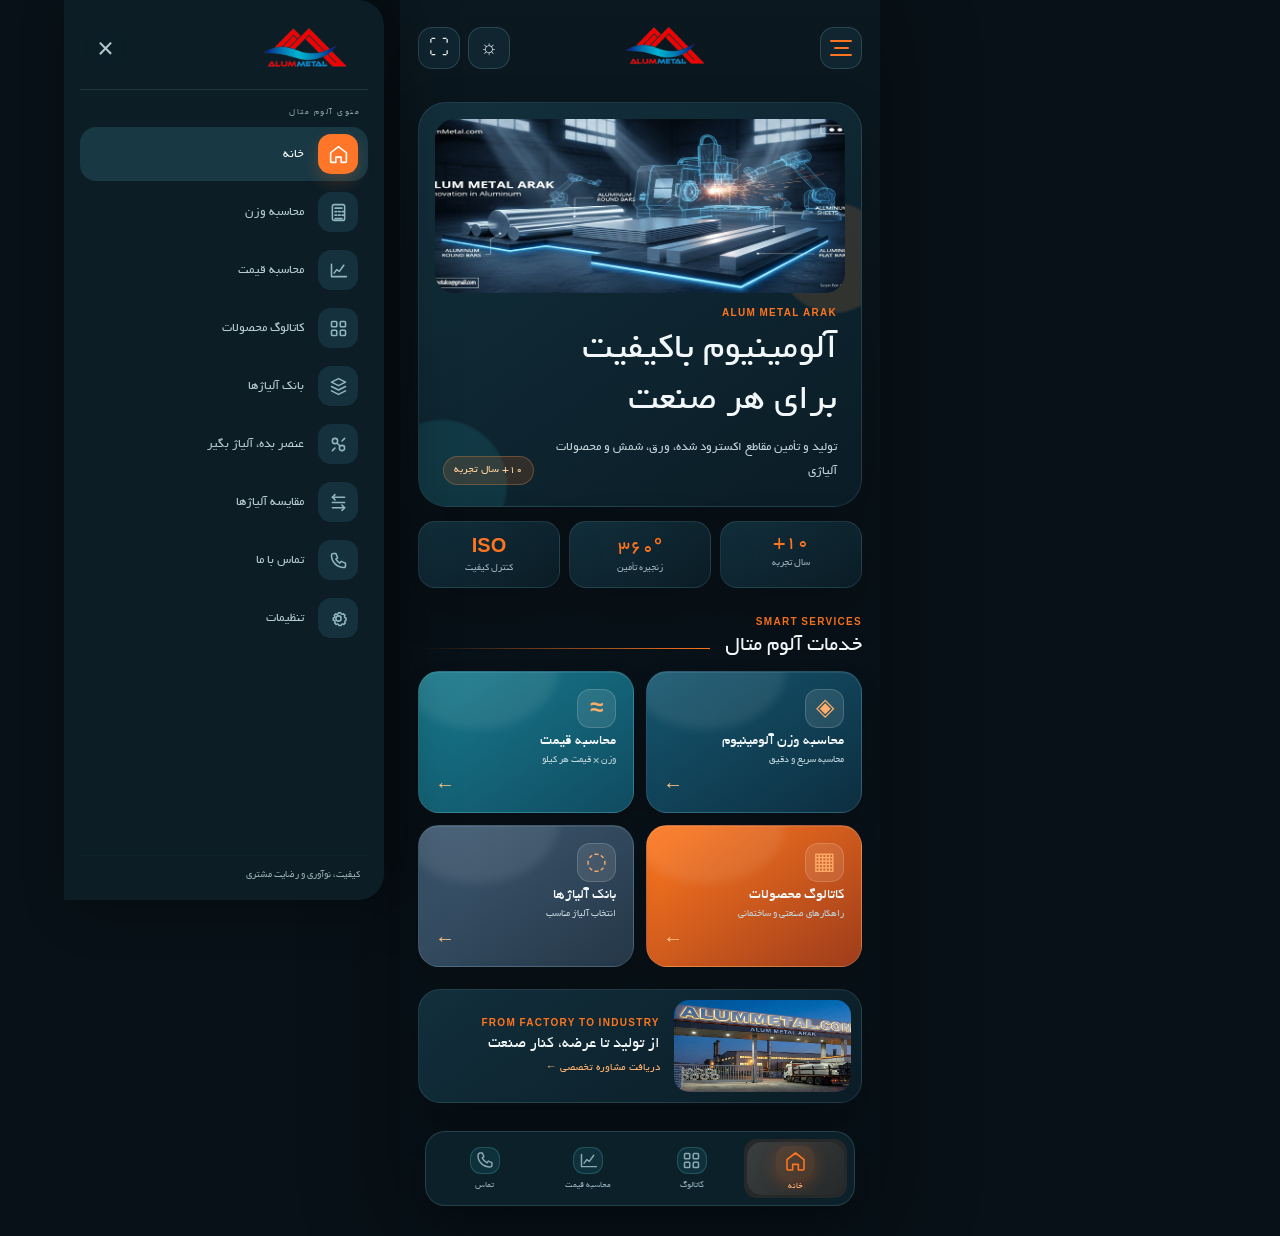
==== commit 764070f2: "Split alloy tools and simplify catalogue and pricing" ====
--- a/index.html
+++ b/index.html
@@ -36,8 +36,9 @@
       <nav class="drawer-nav">
         <a href="#home" data-route="home"><span class="menu-icon" aria-hidden="true"><svg viewBox="0 0 24 24"><path d="m3 10 9-7 9 7v10a1 1 0 0 1-1 1h-5v-6H9v6H4a1 1 0 0 1-1-1z"/></svg></span><span>خانه</span></a>
         <a href="#calculator" data-route="calculator"><span class="menu-icon" aria-hidden="true"><svg viewBox="0 0 24 24"><rect x="5" y="3" width="14" height="18" rx="2"/><path d="M8 7h8M8 11h2m2 0h2m2 0h2M8 15h2m2 0h2m2 0h2M8 19h8"/></svg></span><span>محاسبه وزن</span></a>
+        <a href="#price-calculator" data-route="price-calculator"><span class="menu-icon" aria-hidden="true"><svg viewBox="0 0 24 24"><path d="M4 19V5M4 19h17M7 15l3-4 3 2 5-7"/></svg></span><span>محاسبه قیمت</span></a>
         <a href="#catalog" data-route="catalog"><span class="menu-icon" aria-hidden="true"><svg viewBox="0 0 24 24"><rect x="4" y="4" width="6" height="6" rx="1"/><rect x="14" y="4" width="6" height="6" rx="1"/><rect x="4" y="14" width="6" height="6" rx="1"/><rect x="14" y="14" width="6" height="6" rx="1"/></svg></span><span>کاتالوگ محصولات</span></a>
-        <a href="#alloys" data-route="alloys"><span class="menu-icon" aria-hidden="true"><svg viewBox="0 0 24 24"><path d="M12 3 4 7l8 4 8-4-8-4Z"/><path d="m4 12 8 4 8-4M4 17l8 4 8-4"/></svg></span><span>بانک آلیاژها</span></a>
+        <a href="#alloys" data-route="alloys"><span class="menu-icon" aria-hidden="true"><svg viewBox="0 0 24 24"><path d="M12 3 4 7l8 4 8-4-8-4Z"/><path d="m4 12 8 4 8-4M4 17l8 4 8-4"/></svg></span><span>بانک آلیاژها</span></a><a href="#element-lab" data-route="element-lab"><span class="menu-icon" aria-hidden="true"><svg viewBox="0 0 24 24"><circle cx="8" cy="8" r="3"/><circle cx="16" cy="16" r="3"/><path d="m10.5 10.5 3 3M5 19l3-3m8-8 3-3"/></svg></span><span>عنصر بده، آلیاژ بگیر</span></a><a href="#alloy-compare" data-route="alloy-compare"><span class="menu-icon" aria-hidden="true"><svg viewBox="0 0 24 24"><path d="M5 6h14M5 12h14M5 18h14"/><path d="m8 3-3 3 3 3m8 6 3 3-3 3"/></svg></span><span>مقایسه آلیاژها</span></a>
         <a href="#contact" data-route="contact"><span class="menu-icon" aria-hidden="true"><svg viewBox="0 0 24 24"><path d="M6 4h3l2 5-2 1.5a14 14 0 0 0 4.5 4.5L15 13l5 2v3a2 2 0 0 1-2 2C10.3 20 4 13.7 4 6a2 2 0 0 1 2-2Z"/></svg></span><span>تماس با ما</span></a>
         <a href="#settings" data-route="settings"><span class="menu-icon" aria-hidden="true"><svg viewBox="0 0 24 24"><circle cx="12" cy="12" r="3"/><path d="M19.4 15a1.7 1.7 0 0 0 .3 1.9l.1.1-1.8 1.8-.1-.1a1.7 1.7 0 0 0-1.9-.3 1.7 1.7 0 0 0-1 1.5v.1h-2.6v-.1a1.7 1.7 0 0 0-1-1.5 1.7 1.7 0 0 0-1.9.3l-.1.1-1.8-1.8.1-.1a1.7 1.7 0 0 0 .3-1.9 1.7 1.7 0 0 0-1.5-1H6v-2.6h.1a1.7 1.7 0 0 0 1.5-1 1.7 1.7 0 0 0-.3-1.9l-.1-.1L9 6.6l.1.1a1.7 1.7 0 0 0 1.9.3 1.7 1.7 0 0 0 1-1.5v-.1h2.6v.1a1.7 1.7 0 0 0 1 1.5 1.7 1.7 0 0 0 1.9-.3l.1-.1 1.8 1.8-.1.1a1.7 1.7 0 0 0-.3 1.9 1.7 1.7 0 0 0 1.5 1h.1V14h-.1a1.7 1.7 0 0 0-1.1 1Z"/></svg></span><span>تنظیمات</span></a>
       </nav>
@@ -69,29 +70,31 @@
         <div class="section-heading"><div><p class="eyebrow">SMART SERVICES</p><h2>خدمات آلوم متال</h2></div><span class="heading-line"></span></div>
         <div class="service-grid">
           <button class="service-card teal" data-route="calculator"><span class="service-icon">◈</span><span>محاسبه وزن آلومینیوم</span><small>محاسبه سریع و دقیق</small><b>←</b></button>
-          <button class="service-card cyan" data-route="prices"><span class="service-icon">◉</span><span>قیمت روز آلومینیوم</span><small>شمش، ورق و پروفیل</small><b>←</b></button>
+          <button class="service-card cyan" data-route="price-calculator"><span class="service-icon">≈</span><span>محاسبه قیمت</span><small>وزن × قیمت هر کیلو</small><b>←</b></button>
           <button class="service-card orange" data-route="catalog"><span class="service-icon">▦</span><span>کاتالوگ محصولات</span><small>راهکارهای صنعتی و ساختمانی</small><b>←</b></button>
           <button class="service-card slate" data-route="alloys"><span class="service-icon">◌</span><span>بانک آلیاژها</span><small>انتخاب آلیاژ مناسب</small><b>←</b></button>
         </div>
-        <div class="home-price-preview glass-card"><div><p class="eyebrow">LIVE PRICE BOARD</p><h3>آخرین قیمت‌های بازار</h3><p id="homePriceNote">قیمت‌ها از منابع ثبت‌شده نمایش داده می‌شوند.</p></div><button class="text-link" data-route="prices">مشاهده همه ←</button></div>
         <div class="factory-strip glass-card"><img src="factory-banner.jpg" loading="lazy" decoding="async" alt="کارخانه آلوم متال آراک" /><div><p class="eyebrow">FROM FACTORY TO INDUSTRY</p><h3>از تولید تا عرضه، کنار صنعت</h3><button class="text-link" data-route="quote">دریافت مشاوره تخصصی ←</button></div></div>
       </section>
 
       <section class="screen" id="calculator" data-screen><div class="page-head"><p class="eyebrow">PRECISION TOOL</p><h1>محاسبه وزن مقاطع</h1><p>مقطع و آلیاژ را مطابق محصولات آلوم متال انتخاب کنید.</p></div><div class="form-card glass-card calculator-form"><label>نوع مقطع<select id="shapeSelect"></select></label><label>آلیاژ<select id="alloySelect"></select></label><div class="dimension-grid"><label><span id="fieldOneLabel">طول (میلی‌متر)</span><input id="lengthInput" type="number" min="0" placeholder="مثلاً ۱۰۰۰" /></label><label><span id="fieldTwoLabel">عرض (میلی‌متر)</span><input id="widthInput" type="number" min="0" placeholder="مثلاً ۵۰۰" /></label><label><span id="fieldThreeLabel">ضخامت (میلی‌متر)</span><input id="thicknessInput" type="number" min="0" step="0.1" placeholder="مثلاً ۲" /></label></div><label>تعداد<input id="quantityInput" type="number" min="1" value="1" /></label><button class="primary-button" id="calculateButton">محاسبه وزن <span>←</span></button><output class="result-box" id="weightResult">نتیجه اینجا نمایش داده می‌شود</output></div></section>
 
-      <section class="screen" id="prices" data-screen><div class="page-head"><p class="eyebrow">MARKET DESK</p><h1>قیمت روز آلومینیوم</h1><p>قیمت‌ها از منابع سالم فایل شما خوانده می‌شوند.</p></div><div class="price-sources" id="priceSources"><p class="muted-note">در حال دریافت قیمت‌ها...</p></div><p class="muted-note" id="pricesUpdated"></p></section>
 
-      <section class="screen" id="catalog" data-screen><div class="page-head"><p class="eyebrow">PRODUCT LIBRARY</p><h1>کاتالوگ و لیست قیمت</h1><p>کاتالوگ‌ها و صفحات قیمت رسمی برای مشاهده و دانلود</p></div><div class="catalog-tabs"><button class="catalog-tab active" data-catalog-tab="catalogs">کاتالوگ‌ها</button><button class="catalog-tab" data-catalog-tab="price-pages">صفحات قیمت</button></div><div class="catalog-list" id="catalogList"><p class="muted-note">در حال دریافت فهرست...</p></div></section>
 
-      <section class="screen" id="alloys" data-screen><div class="page-head"><p class="eyebrow">آزمایشگاه آلیاژ</p><h1>بانک آلیاژها</h1><p>ترکیب عناصر را وارد کن یا چند آلیاژ را کنار هم مقایسه کن.</p></div><div class="alloy-tools glass-card"><label class="search-box"><span>⌕</span><input id="alloySearch" type="search" placeholder="جست‌وجوی کد، کاربرد یا ویژگی" autocomplete="off" /></label><div class="alloy-filters" id="alloyFilters"><button class="alloy-filter active" data-series="all">همه</button><button class="alloy-filter" data-series="1000">سری ۱۰۰۰</button><button class="alloy-filter" data-series="2000">سری ۲۰۰۰</button><button class="alloy-filter" data-series="3000">سری ۳۰۰۰</button><button class="alloy-filter" data-series="4000">سری ۴۰۰۰</button><button class="alloy-filter" data-series="5000">سری ۵۰۰۰</button><button class="alloy-filter" data-series="6000">سری ۶۰۰۰</button><button class="alloy-filter" data-series="7000">سری ۷۰۰۰</button><button class="alloy-filter" data-series="8000">سری ۸۰۰۰</button></div></div><div class="alloy-lab glass-card"><div class="lab-heading"><span class="lab-icon">✦</span><div><h2>عنصر بده، آلیاژ تحویل بگیر</h2><p>مقدار عناصر موردنظرت را به درصد وارد کن تا نزدیک‌ترین خانواده‌های آلیاژی پیشنهاد شوند.</p></div></div><div class="element-chips" id="elementChips"><label class="element-input"><span><b>Si</b><small>سیلیسیم</small></span><input type="number" min="0" step="0.01" data-element="سیلیسیم" placeholder="مقدار" /><em>٪</em></label><label class="element-input"><span><b>Fe</b><small>آهن</small></span><input type="number" min="0" step="0.01" data-element="آهن" placeholder="مقدار" /><em>٪</em></label><label class="element-input"><span><b>Cu</b><small>مس</small></span><input type="number" min="0" step="0.01" data-element="مس" placeholder="مقدار" /><em>٪</em></label><label class="element-input"><span><b>Mn</b><small>منگنز</small></span><input type="number" min="0" step="0.01" data-element="منگنز" placeholder="مقدار" /><em>٪</em></label><label class="element-input"><span><b>Mg</b><small>منیزیم</small></span><input type="number" min="0" step="0.01" data-element="منیزیم" placeholder="مقدار" /><em>٪</em></label><label class="element-input"><span><b>Cr</b><small>کروم</small></span><input type="number" min="0" step="0.01" data-element="کروم" placeholder="مقدار" /><em>٪</em></label><label class="element-input"><span><b>Zn</b><small>روی</small></span><input type="number" min="0" step="0.01" data-element="روی" placeholder="مقدار" /><em>٪</em></label><label class="element-input"><span><b>Ti</b><small>تیتانیوم</small></span><input type="number" min="0" step="0.01" data-element="تیتانیوم" placeholder="مقدار" /><em>٪</em></label></div><label class="element-code-search"><span>جست‌وجوی مستقیم کد آلیاژ</span><input id="elementAlloyCode" inputmode="numeric" maxlength="4" placeholder="مثلاً ۶۰۱۰ یا 6061" /></label><div class="element-result" id="elementResult">مقدار عناصر را وارد کن تا پیشنهاد آلیاژ نمایش داده شود.</div><div class="compare-picker"><div class="picker-title"><span class="picker-icon">⇄</span><div><strong>مقایسهٔ آلیاژها</strong><small id="compareCount">دو آلیاژ را انتخاب کن.</small></div></div><div class="picker-grid"><label><span>انتخاب اول</span><select id="compareOne"><option value="">انتخاب آلیاژ</option></select></label><label><span>انتخاب دوم</span><select id="compareTwo"><option value="">انتخاب آلیاژ</option></select></label><label><span>انتخاب سوم <b>اختیاری</b></span><select id="compareThree"><option value="">بدون انتخاب</option></select></label></div><button id="compareButton" class="primary-button" type="button" disabled>نمایش مقایسه <span>←</span></button><div class="compare-panel" id="comparePanel" hidden><div class="compare-panel-head"><h2>نتیجهٔ مقایسه</h2><button id="clearCompare" class="text-link" type="button">پاک کردن</button></div><div class="comparison-table" id="comparisonTable"></div></div></div></div><div class="alloy-summary" id="alloySummary">در حال دریافت بانک آلیاژها...</div><div class="alloy-list" id="alloyList"></div></section>
+      <section class="screen" id="catalog" data-screen><div class="page-head"><p class="eyebrow">PRODUCT LIBRARY</p><h1>کاتالوگ محصولات</h1><p>کاتالوگ‌های رسمی محصولات آلوم متال؛ برای دریافت موجودی و قیمت با ما تماس بگیرید.</p></div><div class="availability-cta glass-card"><span>برای دریافت موجودی و قیمت تماس بگیرید</span><button class="text-link" data-route="contact">ارتباط با ما ↗</button></div><div class="catalog-list" id="catalogList"><p class="muted-note">در حال دریافت فهرست...</p></div></section>
+
+      <section class="screen" id="price-calculator" data-screen><div class="page-head"><p class="eyebrow">PRICE TOOL</p><h1>محاسبه قیمت</h1><p>وزن محصول و قیمت هر کیلو را وارد کنید؛ قیمت تقریبی محاسبه می‌شود.</p></div><div class="form-card glass-card price-calculator-form"><label>وزن محصول (کیلوگرم)<input id="priceWeight" type="number" min="0" step="0.001" placeholder="مثلاً ۱۲.۵" /></label><label>قیمت هر کیلو (تومان)<input id="pricePerKg" type="number" min="0" step="1000" placeholder="مثلاً ۳۵۰۰۰۰" /></label><label>درصد پرت یا هزینه جانبی (اختیاری)<input id="priceWastage" type="number" min="0" max="100" step="0.1" value="0" placeholder="۰" /></label><button class="primary-button" id="calculatePriceButton">محاسبه قیمت <span>←</span></button><output class="result-box" id="priceResult">نتیجه اینجا نمایش داده می‌شود</output><div class="availability-cta compact glass-card"><span>قیمت نهایی و موجودی را تلفنی استعلام بگیرید.</span><button class="text-link" data-route="contact">تماس با ما ↗</button></div></div></section>
+      <section class="screen" id="alloys" data-screen><div class="page-head"><p class="eyebrow">ALLOY DATABASE</p><h1>بانک آلیاژها</h1><p>جدول کامل آلیاژهای کارپذیر و ریختگی با مشخصات فنی و کاربردها.</p></div><div class="alloy-tools glass-card"><label class="search-box"><span>⌕</span><input id="alloySearch" type="search" placeholder="جست‌وجوی کد، کاربرد یا ویژگی" autocomplete="off" /></label><div class="alloy-filters" id="alloyFilters"><button class="alloy-filter active" data-series="all">همه</button><button class="alloy-filter" data-series="1000">سری ۱۰۰۰</button><button class="alloy-filter" data-series="2000">سری ۲۰۰۰</button><button class="alloy-filter" data-series="3000">سری ۳۰۰۰</button><button class="alloy-filter" data-series="4000">سری ۴۰۰۰</button><button class="alloy-filter" data-series="5000">سری ۵۰۰۰</button><button class="alloy-filter" data-series="6000">سری ۶۰۰۰</button><button class="alloy-filter" data-series="7000">سری ۷۰۰۰</button><button class="alloy-filter" data-series="8000">سری ۸۰۰۰</button><button class="alloy-filter" data-series="cast">ریختگی</button></div></div><div class="availability-cta glass-card"><span>برای دریافت موجودی و قیمت آلیاژ تماس بگیرید</span><button class="text-link" data-route="contact">تماس با ما ↗</button></div><div class="alloy-summary" id="alloySummary">در حال دریافت بانک آلیاژها...</div><div class="alloy-list" id="alloyList"></div></section>
+      <section class="screen" id="element-lab" data-screen><div class="page-head"><p class="eyebrow">ALLOY FINDER</p><h1>عنصر بده، آلیاژ بگیر</h1><p>مقدار عناصر را وارد کن تا نزدیک‌ترین آلیاژها پیشنهاد شوند.</p></div><div class="alloy-lab glass-card"><div class="lab-heading"><span class="lab-icon">✦</span><div><h2>عنصر بده، آلیاژ تحویل بگیر</h2><p>مقدار عناصر موردنظرت را به درصد وارد کن تا نزدیک‌ترین خانواده‌های آلیاژی پیشنهاد شوند.</p></div></div><div class="element-chips" id="elementChips"><label class="element-input"><span><b>Si</b><small>سیلیسیم</small></span><input type="number" min="0" step="0.01" data-element="سیلیسیم" placeholder="مقدار" /><em>٪</em></label><label class="element-input"><span><b>Fe</b><small>آهن</small></span><input type="number" min="0" step="0.01" data-element="آهن" placeholder="مقدار" /><em>٪</em></label><label class="element-input"><span><b>Cu</b><small>مس</small></span><input type="number" min="0" step="0.01" data-element="مس" placeholder="مقدار" /><em>٪</em></label><label class="element-input"><span><b>Mn</b><small>منگنز</small></span><input type="number" min="0" step="0.01" data-element="منگنز" placeholder="مقدار" /><em>٪</em></label><label class="element-input"><span><b>Mg</b><small>منیزیم</small></span><input type="number" min="0" step="0.01" data-element="منیزیم" placeholder="مقدار" /><em>٪</em></label><label class="element-input"><span><b>Cr</b><small>کروم</small></span><input type="number" min="0" step="0.01" data-element="کروم" placeholder="مقدار" /><em>٪</em></label><label class="element-input"><span><b>Zn</b><small>روی</small></span><input type="number" min="0" step="0.01" data-element="روی" placeholder="مقدار" /><em>٪</em></label><label class="element-input"><span><b>Ti</b><small>تیتانیوم</small></span><input type="number" min="0" step="0.01" data-element="تیتانیوم" placeholder="مقدار" /><em>٪</em></label></div><label class="element-code-search"><span>جست‌وجوی مستقیم کد آلیاژ</span><input id="elementAlloyCode" inputmode="numeric" maxlength="4" placeholder="مثلاً ۶۰۱۰ یا 6061" /></label><div class="element-result" id="elementResult">مقدار عناصر را وارد کن تا پیشنهاد آلیاژ نمایش داده شود.</div></div></section>
+      <section class="screen" id="alloy-compare" data-screen><div class="page-head"><p class="eyebrow">ALLOY COMPARISON</p><h1>مقایسهٔ آلیاژها</h1><p>حداقل دو آلیاژ را انتخاب کن و مشخصات فنی آن‌ها را کنار هم ببین.</p></div><div class="alloy-lab glass-card"><div class="compare-picker"><div class="picker-title"><span class="picker-icon">⇄</span><div><strong>مقایسهٔ آلیاژها</strong><small id="compareCount">دو آلیاژ را انتخاب کن.</small></div></div><div class="picker-grid"><label><span>انتخاب اول</span><select id="compareOne"><option value="">انتخاب آلیاژ</option></select></label><label><span>انتخاب دوم</span><select id="compareTwo"><option value="">انتخاب آلیاژ</option></select></label><label><span>انتخاب سوم <b>اختیاری</b></span><select id="compareThree"><option value="">بدون انتخاب</option></select></label></div><button id="compareButton" class="primary-button" type="button" disabled>نمایش مقایسه <span>←</span></button><div class="compare-panel" id="comparePanel" hidden><div class="compare-panel-head"><h2>نتیجهٔ مقایسه</h2><button id="clearCompare" class="text-link" type="button">پاک کردن</button></div><div class="comparison-table" id="comparisonTable"></div></div></div></div></section>
       <section class="screen" id="quote" data-screen><div class="page-head"><p class="eyebrow">DIRECT CONTACT</p><h1>درخواست پیش‌فاکتور</h1><p>مشخصات پروژه را بفرستید تا راهنمایی‌تان کنیم.</p></div><form class="form-card glass-card" id="quoteForm"><label>نام و نام خانوادگی<input id="quoteName" required placeholder="نام شما" /></label><label>شماره تماس<input id="quotePhone" required inputmode="tel" placeholder="۰۹۱۲..." /></label><label>شرح محصول یا پروژه<textarea id="quoteDetails" required rows="5" placeholder="نوع محصول، آلیاژ، ابعاد و تعداد"></textarea></label><button class="primary-button" type="submit">ثبت درخواست <span>←</span></button><output class="result-box" id="quoteResult"></output></form></section>
 
-      <section class="screen" id="contact" data-screen><div class="page-head"><p class="eyebrow">LET'S CONNECT</p><h1>ارتباط با آلوم متال</h1><p>برای مشاوره، استعلام و پیگیری سفارش با ما در ارتباط باشید.</p></div><div class="contact-grid"><div class="contact-card phone-cluster glass-card"><div class="cluster-heading"><span class="contact-icon contact-phone-icon"><svg viewBox="0 0 24 24" aria-hidden="true"><path d="M6.6 3.5h3l1.7 4.2-2 1.4a13.5 13.5 0 0 0 5.6 5.6l1.4-2 4.2 1.7v3a2 2 0 0 1-2 2C10.5 19.4 4.6 13.5 4.6 6.5a3 3 0 0 1 2-3Z"/></svg></span><div><small>راه‌های تماس مستقیم</small><strong>پاسخ‌گویی و فروش</strong></div></div><div class="phone-list"><a class="phone-line" href="tel:08633257316"><span>تلفن فروش</span><b>۰۸۶-۳۳۲۵۷۳۱۶</b><i>↗</i></a><a class="phone-line" href="tel:09904652053"><span>همراه اول</span><b>۰۹۹۰۴۶۵۲۰۵۳</b><i>↗</i></a><a class="phone-line" href="tel:09904652054"><span>همراه دوم</span><b>۰۹۹۰۴۶۵۲۰۵۴</b><i>↗</i></a></div></div><div class="contact-card address-card glass-card"><span class="contact-icon location-icon"><svg viewBox="0 0 24 24" aria-hidden="true"><path d="M19 10c0 5-7 10-7 10S5 15 5 10a7 7 0 1 1 14 0Z"/><circle cx="12" cy="10" r="2.2"/></svg></span><small>آدرس دفتر و انبار</small><strong>اراک، خیابان دانشگاه، ساختمان هاتف، طبقه سوم، واحد ۴<br />اراک، شهرک صنعتی خیرآباد</strong></div></div><div class="social-links glass-card"><div class="social-heading"><div><p class="eyebrow">SOCIAL</p><h2>ما را دنبال کنید</h2></div><span class="social-heading-icon"><svg viewBox="0 0 24 24" aria-hidden="true"><path d="M5 5h14v10H9l-4 4V5Z"/><path d="M8 9h8M8 12h5"/></svg></span></div><div class="social-grid"><a class="social-link telegram" href="https://t.me/Alummetal" target="_blank" rel="noreferrer"><span class="social-mark"><svg viewBox="0 0 24 24" aria-hidden="true"><path d="m20 4-3 16-5-5-3 3v-5L5 11l15-7Z"/><path d="m9 13 8-6"/></svg></span><span><strong>تلگرام</strong><small>@Alummetal</small></span><b>↗</b></a><a class="social-link bale" href="https://ble.ir/alummetalarak" target="_blank" rel="noreferrer"><span class="social-mark">ب</span><span><strong>بله</strong><small>کانال آلوم متال</small></span><b>↗</b></a><a class="social-link eitaa" href="https://eitaa.com/alummetalarak" target="_blank" rel="noreferrer"><span class="social-mark">ای</span><span><strong>ایتا</strong><small>کانال آلوم متال</small></span><b>↗</b></a><a class="social-link rubika" href="https://rubika.ir/alumetal" target="_blank" rel="noreferrer"><span class="social-mark">ر</span><span><strong>روبیکا</strong><small>صفحه آلوم متال</small></span><b>↗</b></a></div></div><a class="primary-button link-button" href="https://alummetal.com" target="_blank" rel="noreferrer">مشاهده سایت رسمی <span>↗</span></a></section>
+      <section class="screen" id="contact" data-screen><div class="page-head"><p class="eyebrow">LET'S CONNECT</p><h1>ارتباط با آلوم متال</h1><p>برای مشاوره، استعلام و پیگیری سفارش با ما در ارتباط باشید.</p></div><div class="contact-grid"><div class="contact-card phone-cluster glass-card"><div class="cluster-heading"><span class="contact-icon contact-phone-icon"><svg width="22" height="22" viewBox="0 0 24 24" aria-hidden="true"><path d="M6.6 3.5h3l1.7 4.2-2 1.4a13.5 13.5 0 0 0 5.6 5.6l1.4-2 4.2 1.7v3a2 2 0 0 1-2 2C10.5 19.4 4.6 13.5 4.6 6.5a3 3 0 0 1 2-3Z"/></svg></span><div><small>راه‌های تماس مستقیم</small><strong>پاسخ‌گویی و فروش</strong></div></div><div class="phone-list"><a class="phone-line" href="tel:08633257316"><span>تلفن فروش</span><b>۰۸۶-۳۳۲۵۷۳۱۶</b><i>↗</i></a><a class="phone-line" href="tel:09904652053"><span>همراه اول</span><b>۰۹۹۰۴۶۵۲۰۵۳</b><i>↗</i></a><a class="phone-line" href="tel:09904652054"><span>همراه دوم</span><b>۰۹۹۰۴۶۵۲۰۵۴</b><i>↗</i></a></div></div><div class="contact-card address-card glass-card"><span class="contact-icon location-icon"><svg viewBox="0 0 24 24" aria-hidden="true"><path d="M19 10c0 5-7 10-7 10S5 15 5 10a7 7 0 1 1 14 0Z"/><circle cx="12" cy="10" r="2.2"/></svg></span><small>آدرس دفتر و انبار</small><strong>اراک، خیابان دانشگاه، ساختمان هاتف، طبقه سوم، واحد ۴<br />اراک، شهرک صنعتی خیرآباد</strong></div></div><div class="social-links glass-card"><div class="social-heading"><div><p class="eyebrow">SOCIAL</p><h2>ما را دنبال کنید</h2></div><span class="social-heading-icon"><svg viewBox="0 0 24 24" aria-hidden="true"><path d="M5 5h14v10H9l-4 4V5Z"/><path d="M8 9h8M8 12h5"/></svg></span></div><div class="social-grid"><a class="social-link telegram" href="https://t.me/Alummetal" target="_blank" rel="noreferrer"><span class="social-mark"><svg viewBox="0 0 24 24" aria-hidden="true"><path d="m20 4-3 16-5-5-3 3v-5L5 11l15-7Z"/><path d="m9 13 8-6"/></svg></span><span><strong>تلگرام</strong><small>@Alummetal</small></span><b>↗</b></a><a class="social-link bale" href="https://ble.ir/alummetalarak" target="_blank" rel="noreferrer"><span class="social-mark">ب</span><span><strong>بله</strong><small>کانال آلوم متال</small></span><b>↗</b></a><a class="social-link eitaa" href="https://eitaa.com/alummetalarak" target="_blank" rel="noreferrer"><span class="social-mark">ای</span><span><strong>ایتا</strong><small>کانال آلوم متال</small></span><b>↗</b></a><a class="social-link rubika" href="https://rubika.ir/alumetal" target="_blank" rel="noreferrer"><span class="social-mark">ر</span><span><strong>روبیکا</strong><small>صفحه آلوم متال</small></span><b>↗</b></a></div></div><a class="primary-button link-button" href="https://alummetal.com" target="_blank" rel="noreferrer">مشاهده سایت رسمی <span>↗</span></a></section>
 
       <section class="screen" id="settings" data-screen><div class="page-head"><p class="eyebrow">APP CONTROL</p><h1>تنظیمات</h1><p>ظاهر و زبان برنامه را شخصی‌سازی کنید.</p></div><div class="settings-list glass-card"><button id="languageToggle"><span>زبان برنامه</span><strong>فارسی / English</strong></button><button id="settingsTheme"><span>حالت شب</span><strong id="themeStatus">فعال</strong></button><button id="installButton" hidden><span>نصب اپ</span><strong>افزودن به صفحه اصلی</strong></button></div></section>
     </main>
 
-    <nav class="bottom-nav" aria-label="ناوبری اصلی"><a href="#home" data-route="home" class="active"><span class="nav-icon home-icon"><svg viewBox="0 0 24 24" aria-hidden="true"><path d="m3 10 9-7 9 7v10a1 1 0 0 1-1 1h-5v-6H9v6H4a1 1 0 0 1-1-1z"/></svg></span><small>خانه</small></a><a href="#catalog" data-route="catalog"><span class="nav-icon grid-icon"><svg viewBox="0 0 24 24" aria-hidden="true"><rect x="4" y="4" width="6" height="6" rx="1"/><rect x="14" y="4" width="6" height="6" rx="1"/><rect x="4" y="14" width="6" height="6" rx="1"/><rect x="14" y="14" width="6" height="6" rx="1"/></svg></span><small>کاتالوگ</small></a><a href="#prices" data-route="prices"><span class="nav-icon chart-icon"><svg viewBox="0 0 24 24" aria-hidden="true"><path d="M4 19V5M4 19h17M7 15l3-4 3 2 5-7"/></svg></span><small>قیمت‌ها</small></a><a href="#contact" data-route="contact"><span class="nav-icon phone-icon"><svg viewBox="0 0 24 24" aria-hidden="true"><path d="M6.6 3.5h3l1.7 4.2-2 1.4a13.5 13.5 0 0 0 5.6 5.6l1.4-2 4.2 1.7v3a2 2 0 0 1-2 2C10.5 19.4 4.6 13.5 4.6 6.5a3 3 0 0 1 2-3Z"/></svg></span><small>تماس</small></a></nav>
+    <nav class="bottom-nav" aria-label="ناوبری اصلی"><a href="#home" data-route="home" class="active"><span class="nav-icon home-icon"><svg viewBox="0 0 24 24" aria-hidden="true"><path d="m3 10 9-7 9 7v10a1 1 0 0 1-1 1h-5v-6H9v6H4a1 1 0 0 1-1-1z"/></svg></span><small>خانه</small></a><a href="#catalog" data-route="catalog"><span class="nav-icon grid-icon"><svg viewBox="0 0 24 24" aria-hidden="true"><rect x="4" y="4" width="6" height="6" rx="1"/><rect x="14" y="4" width="6" height="6" rx="1"/><rect x="4" y="14" width="6" height="6" rx="1"/><rect x="14" y="14" width="6" height="6" rx="1"/></svg></span><small>کاتالوگ</small></a><a href="#price-calculator" data-route="price-calculator"><span class="nav-icon chart-icon"><svg viewBox="0 0 24 24" aria-hidden="true"><path d="M4 19V5M4 19h17M7 15l3-4 3 2 5-7"/></svg></span><small>محاسبه قیمت</small></a><a href="#contact" data-route="contact"><span class="nav-icon phone-icon"><svg width="22" height="22" viewBox="0 0 24 24" aria-hidden="true"><path d="M6.6 3.5h3l1.7 4.2-2 1.4a13.5 13.5 0 0 0 5.6 5.6l1.4-2 4.2 1.7v3a2 2 0 0 1-2 2C10.5 19.4 4.6 13.5 4.6 6.5a3 3 0 0 1 2-3Z"/></svg></span><small>تماس</small></a></nav>
     <dialog class="preview-dialog" id="previewDialog"><div class="preview-head"><strong id="previewTitle">پیش‌نمایش</strong><button class="icon-button" id="previewClose" aria-label="بستن پیش‌نمایش">×</button></div><div class="preview-body" id="previewBody"></div></dialog><div class="toast" id="toast" role="status"></div>
   </div>
   <script src="app.js"></script>
--- a/styles.css
+++ b/styles.css
@@ -82,3 +82,6 @@
 
 /* Isolated contact phone icon: never inherit bottom navigation sizing */
 .contact-card .contact-phone-icon{display:grid!important;place-items:center!important;width:42px!important;height:42px!important;min-width:42px!important;min-height:42px!important;overflow:hidden!important}.contact-card .contact-phone-icon svg{display:block!important;width:22px!important;height:22px!important;max-width:22px!important;max-height:22px!important;fill:none!important;stroke:currentColor!important;stroke-width:1.7!important;stroke-linecap:round!important;stroke-linejoin:round!important}
+
+/* New navigation destinations and compact utility cards */
+.availability-cta{display:flex;align-items:center;justify-content:space-between;gap:12px;padding:13px 15px;margin:10px 0;border-radius:16px;background:linear-gradient(110deg,rgba(255,117,31,.12),rgba(36,190,208,.08));border:1px solid var(--line)}.availability-cta span{font-size:11px;color:var(--text);line-height:1.7}.availability-cta .text-link{white-space:nowrap}.availability-cta.compact{margin:12px 0 0;padding:11px 12px;background:rgba(36,190,208,.06)}.price-calculator-form{display:grid;gap:12px}.price-calculator-form .result-box{min-height:52px}.price-calculator-form .availability-cta{margin-bottom:0}.alloy-tools+.availability-cta{margin-top:10px}.alloy-table-details{display:grid;gap:5px}.alloy-table-details p{font-size:10px}.alloy-table-details b{color:var(--text)}@media(max-width:380px){.availability-cta{align-items:flex-start;flex-direction:column;gap:5px}.availability-cta .text-link{align-self:flex-end}.price-calculator-form{gap:10px}}
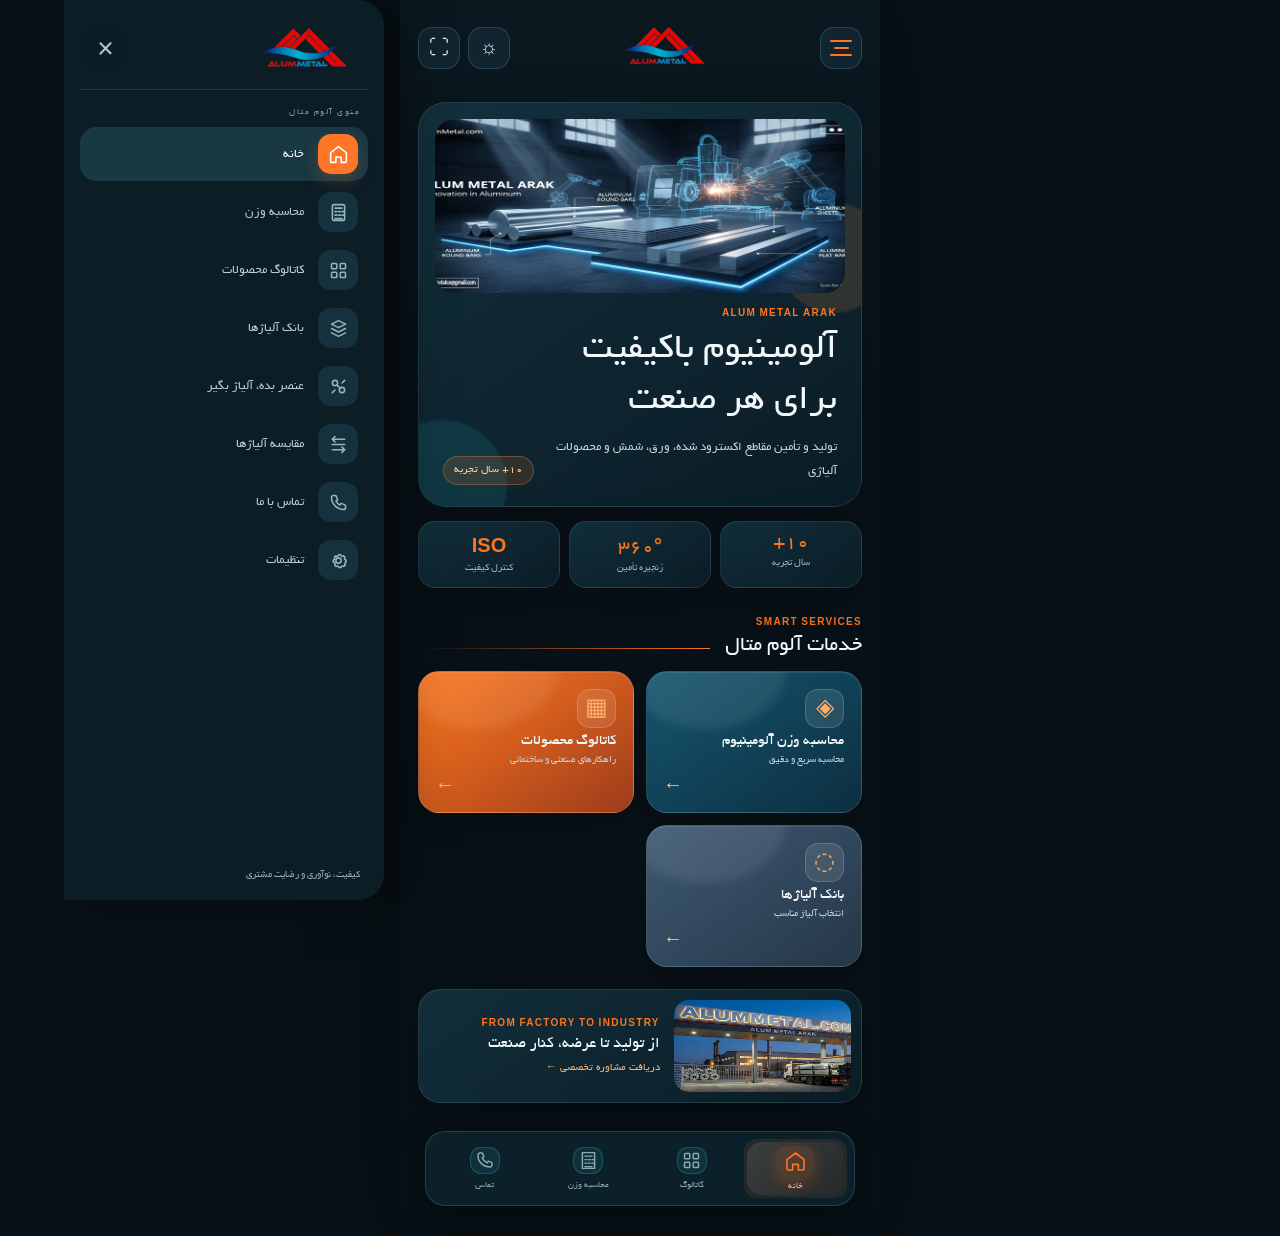
==== commit 1ac00429: "Remove pricing UI and restore weight calculator navigation" ====
--- a/index.html
+++ b/index.html
@@ -5,6 +5,15 @@
   <meta name="viewport" content="width=device-width, initial-scale=1, maximum-scale=1, user-scalable=no, viewport-fit=cover" />
   <meta name="theme-color" content="#07121b" />
   <meta name="description" content="آلوم متال آراک؛ تولید و تأمین مقاطع و محصولات آلومینیومی" />
+  <script>
+    // Remove legacy offline caches automatically; the static app must always use current files.
+    if (window.location.pathname.endsWith('/index.html') || window.location.pathname === '/') {
+      Promise.all([
+        'serviceWorker' in navigator ? navigator.serviceWorker.getRegistrations().then((items) => Promise.all(items.map((item) => item.unregister()))) : Promise.resolve(),
+        'caches' in window ? caches.keys().then((keys) => Promise.all(keys.map((key) => caches.delete(key)))) : Promise.resolve()
+      ]).catch(() => {});
+    }
+  </script>
   <link rel="preload" href="BYekan.ttf" as="font" type="font/ttf" crossorigin />
   <link rel="preload" href="logo1.png" as="image" />
   <link rel="preload" href="site-hero.png" as="image" />
@@ -36,7 +45,6 @@
       <nav class="drawer-nav">
         <a href="#home" data-route="home"><span class="menu-icon" aria-hidden="true"><svg viewBox="0 0 24 24"><path d="m3 10 9-7 9 7v10a1 1 0 0 1-1 1h-5v-6H9v6H4a1 1 0 0 1-1-1z"/></svg></span><span>خانه</span></a>
         <a href="#calculator" data-route="calculator"><span class="menu-icon" aria-hidden="true"><svg viewBox="0 0 24 24"><rect x="5" y="3" width="14" height="18" rx="2"/><path d="M8 7h8M8 11h2m2 0h2m2 0h2M8 15h2m2 0h2m2 0h2M8 19h8"/></svg></span><span>محاسبه وزن</span></a>
-        <a href="#price-calculator" data-route="price-calculator"><span class="menu-icon" aria-hidden="true"><svg viewBox="0 0 24 24"><path d="M4 19V5M4 19h17M7 15l3-4 3 2 5-7"/></svg></span><span>محاسبه قیمت</span></a>
         <a href="#catalog" data-route="catalog"><span class="menu-icon" aria-hidden="true"><svg viewBox="0 0 24 24"><rect x="4" y="4" width="6" height="6" rx="1"/><rect x="14" y="4" width="6" height="6" rx="1"/><rect x="4" y="14" width="6" height="6" rx="1"/><rect x="14" y="14" width="6" height="6" rx="1"/></svg></span><span>کاتالوگ محصولات</span></a>
         <a href="#alloys" data-route="alloys"><span class="menu-icon" aria-hidden="true"><svg viewBox="0 0 24 24"><path d="M12 3 4 7l8 4 8-4-8-4Z"/><path d="m4 12 8 4 8-4M4 17l8 4 8-4"/></svg></span><span>بانک آلیاژها</span></a><a href="#element-lab" data-route="element-lab"><span class="menu-icon" aria-hidden="true"><svg viewBox="0 0 24 24"><circle cx="8" cy="8" r="3"/><circle cx="16" cy="16" r="3"/><path d="m10.5 10.5 3 3M5 19l3-3m8-8 3-3"/></svg></span><span>عنصر بده، آلیاژ بگیر</span></a><a href="#alloy-compare" data-route="alloy-compare"><span class="menu-icon" aria-hidden="true"><svg viewBox="0 0 24 24"><path d="M5 6h14M5 12h14M5 18h14"/><path d="m8 3-3 3 3 3m8 6 3 3-3 3"/></svg></span><span>مقایسه آلیاژها</span></a>
         <a href="#contact" data-route="contact"><span class="menu-icon" aria-hidden="true"><svg viewBox="0 0 24 24"><path d="M6 4h3l2 5-2 1.5a14 14 0 0 0 4.5 4.5L15 13l5 2v3a2 2 0 0 1-2 2C10.3 20 4 13.7 4 6a2 2 0 0 1 2-2Z"/></svg></span><span>تماس با ما</span></a>
@@ -70,7 +78,6 @@
         <div class="section-heading"><div><p class="eyebrow">SMART SERVICES</p><h2>خدمات آلوم متال</h2></div><span class="heading-line"></span></div>
         <div class="service-grid">
           <button class="service-card teal" data-route="calculator"><span class="service-icon">◈</span><span>محاسبه وزن آلومینیوم</span><small>محاسبه سریع و دقیق</small><b>←</b></button>
-          <button class="service-card cyan" data-route="price-calculator"><span class="service-icon">≈</span><span>محاسبه قیمت</span><small>وزن × قیمت هر کیلو</small><b>←</b></button>
           <button class="service-card orange" data-route="catalog"><span class="service-icon">▦</span><span>کاتالوگ محصولات</span><small>راهکارهای صنعتی و ساختمانی</small><b>←</b></button>
           <button class="service-card slate" data-route="alloys"><span class="service-icon">◌</span><span>بانک آلیاژها</span><small>انتخاب آلیاژ مناسب</small><b>←</b></button>
         </div>
@@ -82,8 +89,6 @@
 
 
       <section class="screen" id="catalog" data-screen><div class="page-head"><p class="eyebrow">PRODUCT LIBRARY</p><h1>کاتالوگ محصولات</h1><p>کاتالوگ‌های رسمی محصولات آلوم متال؛ برای دریافت موجودی و قیمت با ما تماس بگیرید.</p></div><div class="availability-cta glass-card"><span>برای دریافت موجودی و قیمت تماس بگیرید</span><button class="text-link" data-route="contact">ارتباط با ما ↗</button></div><div class="catalog-list" id="catalogList"><p class="muted-note">در حال دریافت فهرست...</p></div></section>
-
-      <section class="screen" id="price-calculator" data-screen><div class="page-head"><p class="eyebrow">PRICE TOOL</p><h1>محاسبه قیمت</h1><p>وزن محصول و قیمت هر کیلو را وارد کنید؛ قیمت تقریبی محاسبه می‌شود.</p></div><div class="form-card glass-card price-calculator-form"><label>وزن محصول (کیلوگرم)<input id="priceWeight" type="number" min="0" step="0.001" placeholder="مثلاً ۱۲.۵" /></label><label>قیمت هر کیلو (تومان)<input id="pricePerKg" type="number" min="0" step="1000" placeholder="مثلاً ۳۵۰۰۰۰" /></label><label>درصد پرت یا هزینه جانبی (اختیاری)<input id="priceWastage" type="number" min="0" max="100" step="0.1" value="0" placeholder="۰" /></label><button class="primary-button" id="calculatePriceButton">محاسبه قیمت <span>←</span></button><output class="result-box" id="priceResult">نتیجه اینجا نمایش داده می‌شود</output><div class="availability-cta compact glass-card"><span>قیمت نهایی و موجودی را تلفنی استعلام بگیرید.</span><button class="text-link" data-route="contact">تماس با ما ↗</button></div></div></section>
       <section class="screen" id="alloys" data-screen><div class="page-head"><p class="eyebrow">ALLOY DATABASE</p><h1>بانک آلیاژها</h1><p>جدول کامل آلیاژهای کارپذیر و ریختگی با مشخصات فنی و کاربردها.</p></div><div class="alloy-tools glass-card"><label class="search-box"><span>⌕</span><input id="alloySearch" type="search" placeholder="جست‌وجوی کد، کاربرد یا ویژگی" autocomplete="off" /></label><div class="alloy-filters" id="alloyFilters"><button class="alloy-filter active" data-series="all">همه</button><button class="alloy-filter" data-series="1000">سری ۱۰۰۰</button><button class="alloy-filter" data-series="2000">سری ۲۰۰۰</button><button class="alloy-filter" data-series="3000">سری ۳۰۰۰</button><button class="alloy-filter" data-series="4000">سری ۴۰۰۰</button><button class="alloy-filter" data-series="5000">سری ۵۰۰۰</button><button class="alloy-filter" data-series="6000">سری ۶۰۰۰</button><button class="alloy-filter" data-series="7000">سری ۷۰۰۰</button><button class="alloy-filter" data-series="8000">سری ۸۰۰۰</button><button class="alloy-filter" data-series="cast">ریختگی</button></div></div><div class="availability-cta glass-card"><span>برای دریافت موجودی و قیمت آلیاژ تماس بگیرید</span><button class="text-link" data-route="contact">تماس با ما ↗</button></div><div class="alloy-summary" id="alloySummary">در حال دریافت بانک آلیاژها...</div><div class="alloy-list" id="alloyList"></div></section>
       <section class="screen" id="element-lab" data-screen><div class="page-head"><p class="eyebrow">ALLOY FINDER</p><h1>عنصر بده، آلیاژ بگیر</h1><p>مقدار عناصر را وارد کن تا نزدیک‌ترین آلیاژها پیشنهاد شوند.</p></div><div class="alloy-lab glass-card"><div class="lab-heading"><span class="lab-icon">✦</span><div><h2>عنصر بده، آلیاژ تحویل بگیر</h2><p>مقدار عناصر موردنظرت را به درصد وارد کن تا نزدیک‌ترین خانواده‌های آلیاژی پیشنهاد شوند.</p></div></div><div class="element-chips" id="elementChips"><label class="element-input"><span><b>Si</b><small>سیلیسیم</small></span><input type="number" min="0" step="0.01" data-element="سیلیسیم" placeholder="مقدار" /><em>٪</em></label><label class="element-input"><span><b>Fe</b><small>آهن</small></span><input type="number" min="0" step="0.01" data-element="آهن" placeholder="مقدار" /><em>٪</em></label><label class="element-input"><span><b>Cu</b><small>مس</small></span><input type="number" min="0" step="0.01" data-element="مس" placeholder="مقدار" /><em>٪</em></label><label class="element-input"><span><b>Mn</b><small>منگنز</small></span><input type="number" min="0" step="0.01" data-element="منگنز" placeholder="مقدار" /><em>٪</em></label><label class="element-input"><span><b>Mg</b><small>منیزیم</small></span><input type="number" min="0" step="0.01" data-element="منیزیم" placeholder="مقدار" /><em>٪</em></label><label class="element-input"><span><b>Cr</b><small>کروم</small></span><input type="number" min="0" step="0.01" data-element="کروم" placeholder="مقدار" /><em>٪</em></label><label class="element-input"><span><b>Zn</b><small>روی</small></span><input type="number" min="0" step="0.01" data-element="روی" placeholder="مقدار" /><em>٪</em></label><label class="element-input"><span><b>Ti</b><small>تیتانیوم</small></span><input type="number" min="0" step="0.01" data-element="تیتانیوم" placeholder="مقدار" /><em>٪</em></label></div><label class="element-code-search"><span>جست‌وجوی مستقیم کد آلیاژ</span><input id="elementAlloyCode" inputmode="numeric" maxlength="4" placeholder="مثلاً ۶۰۱۰ یا 6061" /></label><div class="element-result" id="elementResult">مقدار عناصر را وارد کن تا پیشنهاد آلیاژ نمایش داده شود.</div></div></section>
       <section class="screen" id="alloy-compare" data-screen><div class="page-head"><p class="eyebrow">ALLOY COMPARISON</p><h1>مقایسهٔ آلیاژها</h1><p>حداقل دو آلیاژ را انتخاب کن و مشخصات فنی آن‌ها را کنار هم ببین.</p></div><div class="alloy-lab glass-card"><div class="compare-picker"><div class="picker-title"><span class="picker-icon">⇄</span><div><strong>مقایسهٔ آلیاژها</strong><small id="compareCount">دو آلیاژ را انتخاب کن.</small></div></div><div class="picker-grid"><label><span>انتخاب اول</span><select id="compareOne"><option value="">انتخاب آلیاژ</option></select></label><label><span>انتخاب دوم</span><select id="compareTwo"><option value="">انتخاب آلیاژ</option></select></label><label><span>انتخاب سوم <b>اختیاری</b></span><select id="compareThree"><option value="">بدون انتخاب</option></select></label></div><button id="compareButton" class="primary-button" type="button" disabled>نمایش مقایسه <span>←</span></button><div class="compare-panel" id="comparePanel" hidden><div class="compare-panel-head"><h2>نتیجهٔ مقایسه</h2><button id="clearCompare" class="text-link" type="button">پاک کردن</button></div><div class="comparison-table" id="comparisonTable"></div></div></div></div></section>
@@ -94,7 +99,7 @@
       <section class="screen" id="settings" data-screen><div class="page-head"><p class="eyebrow">APP CONTROL</p><h1>تنظیمات</h1><p>ظاهر و زبان برنامه را شخصی‌سازی کنید.</p></div><div class="settings-list glass-card"><button id="languageToggle"><span>زبان برنامه</span><strong>فارسی / English</strong></button><button id="settingsTheme"><span>حالت شب</span><strong id="themeStatus">فعال</strong></button><button id="installButton" hidden><span>نصب اپ</span><strong>افزودن به صفحه اصلی</strong></button></div></section>
     </main>
 
-    <nav class="bottom-nav" aria-label="ناوبری اصلی"><a href="#home" data-route="home" class="active"><span class="nav-icon home-icon"><svg viewBox="0 0 24 24" aria-hidden="true"><path d="m3 10 9-7 9 7v10a1 1 0 0 1-1 1h-5v-6H9v6H4a1 1 0 0 1-1-1z"/></svg></span><small>خانه</small></a><a href="#catalog" data-route="catalog"><span class="nav-icon grid-icon"><svg viewBox="0 0 24 24" aria-hidden="true"><rect x="4" y="4" width="6" height="6" rx="1"/><rect x="14" y="4" width="6" height="6" rx="1"/><rect x="4" y="14" width="6" height="6" rx="1"/><rect x="14" y="14" width="6" height="6" rx="1"/></svg></span><small>کاتالوگ</small></a><a href="#price-calculator" data-route="price-calculator"><span class="nav-icon chart-icon"><svg viewBox="0 0 24 24" aria-hidden="true"><path d="M4 19V5M4 19h17M7 15l3-4 3 2 5-7"/></svg></span><small>محاسبه قیمت</small></a><a href="#contact" data-route="contact"><span class="nav-icon phone-icon"><svg width="22" height="22" viewBox="0 0 24 24" aria-hidden="true"><path d="M6.6 3.5h3l1.7 4.2-2 1.4a13.5 13.5 0 0 0 5.6 5.6l1.4-2 4.2 1.7v3a2 2 0 0 1-2 2C10.5 19.4 4.6 13.5 4.6 6.5a3 3 0 0 1 2-3Z"/></svg></span><small>تماس</small></a></nav>
+    <nav class="bottom-nav" aria-label="ناوبری اصلی"><a href="#home" data-route="home" class="active"><span class="nav-icon home-icon"><svg viewBox="0 0 24 24" aria-hidden="true"><path d="m3 10 9-7 9 7v10a1 1 0 0 1-1 1h-5v-6H9v6H4a1 1 0 0 1-1-1z"/></svg></span><small>خانه</small></a><a href="#catalog" data-route="catalog"><span class="nav-icon grid-icon"><svg viewBox="0 0 24 24" aria-hidden="true"><rect x="4" y="4" width="6" height="6" rx="1"/><rect x="14" y="4" width="6" height="6" rx="1"/><rect x="4" y="14" width="6" height="6" rx="1"/><rect x="14" y="14" width="6" height="6" rx="1"/></svg></span><small>کاتالوگ</small></a><a href="#calculator" data-route="calculator"><span class="nav-icon chart-icon"><svg viewBox="0 0 24 24" aria-hidden="true"><path d="M5 3h14v18H5zM8 7h8M8 11h2m2 0h2m2 0h2M8 15h2m2 0h2m2 0h2M8 19h8"/></svg></span><small>محاسبه وزن</small></a><a href="#contact" data-route="contact"><span class="nav-icon phone-icon"><svg width="22" height="22" viewBox="0 0 24 24" aria-hidden="true"><path d="M6.6 3.5h3l1.7 4.2-2 1.4a13.5 13.5 0 0 0 5.6 5.6l1.4-2 4.2 1.7v3a2 2 0 0 1-2 2C10.5 19.4 4.6 13.5 4.6 6.5a3 3 0 0 1 2-3Z"/></svg></span><small>تماس</small></a></nav>
     <dialog class="preview-dialog" id="previewDialog"><div class="preview-head"><strong id="previewTitle">پیش‌نمایش</strong><button class="icon-button" id="previewClose" aria-label="بستن پیش‌نمایش">×</button></div><div class="preview-body" id="previewBody"></div></dialog><div class="toast" id="toast" role="status"></div>
   </div>
   <script src="app.js"></script>
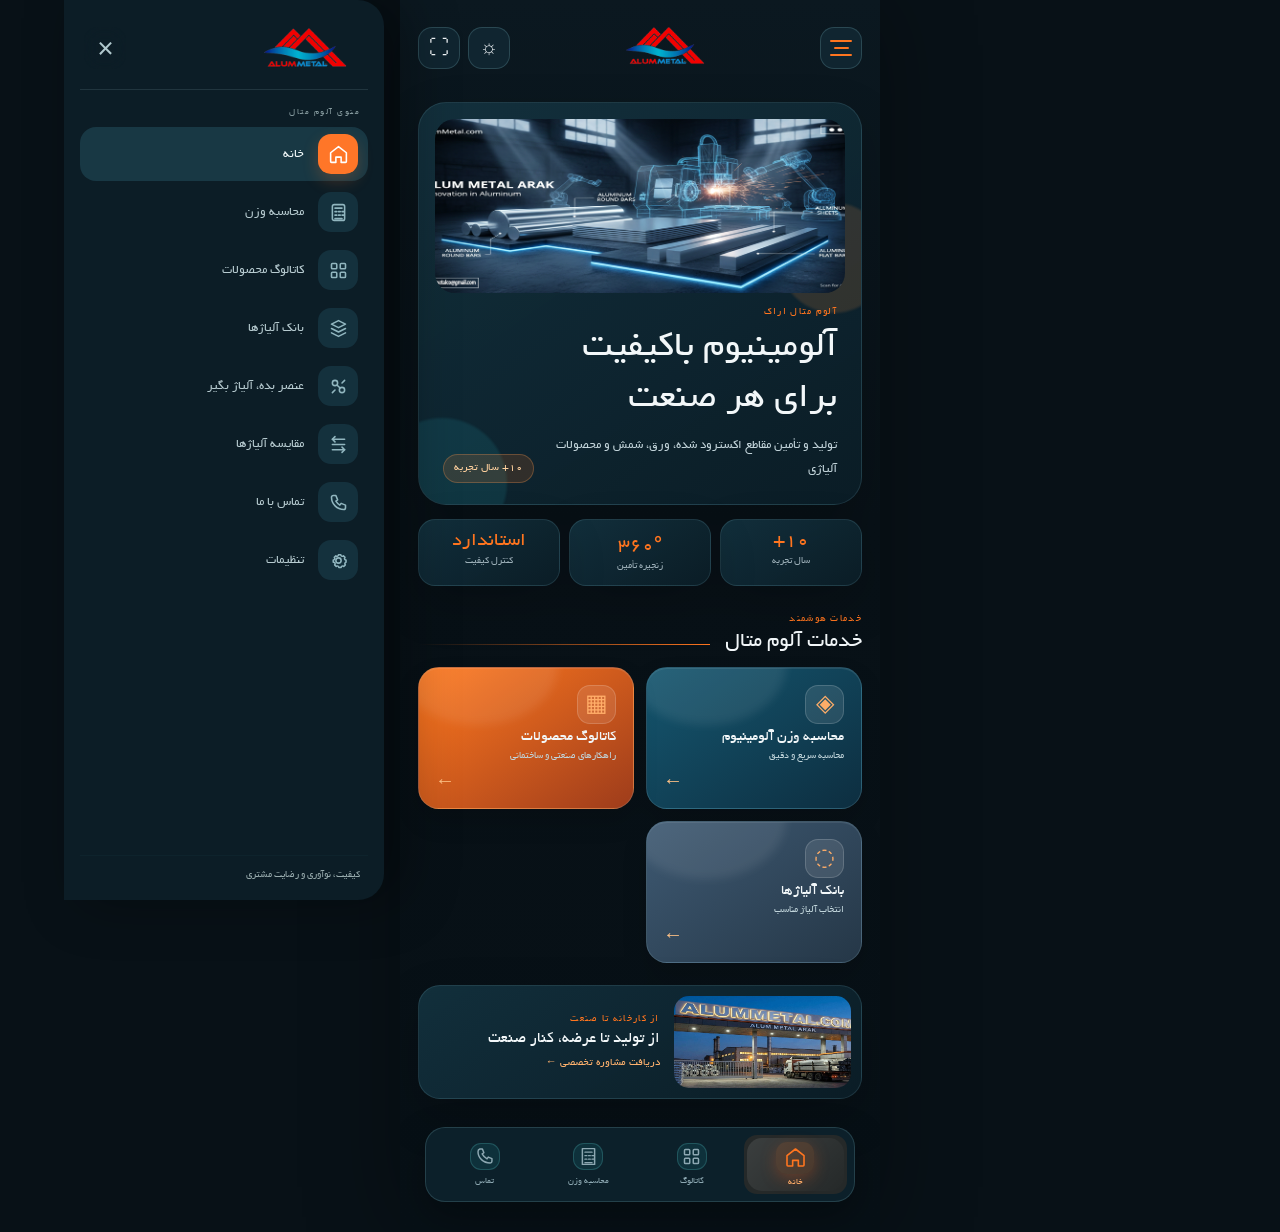
==== commit 4ffa6236: "Polish Persian typography and contact callouts" ====
--- a/index.html
+++ b/index.html
@@ -60,7 +60,7 @@
           <div class="hero-image-wrap"><img src="site-hero.png" alt="محصولات و فناوری آلوم متال" class="hero-image" fetchpriority="high" decoding="async" /></div>
           <div class="hero-copy">
             <div>
-              <p class="eyebrow">ALUM METAL ARAK</p>
+              <p class="eyebrow">آلوم متال اراک</p>
               <h1>آلومینیوم باکیفیت<br />برای هر صنعت</h1>
               <p>تولید و تأمین مقاطع اکسترود شده، ورق، شمش و محصولات آلیاژی</p>
             </div>
@@ -72,31 +72,31 @@
         <div class="metric-grid">
           <div class="metric glass-card"><strong>۱۰+</strong><span>سال تجربه</span></div>
           <div class="metric glass-card"><strong>۳۶۰°</strong><span>زنجیره تأمین</span></div>
-          <div class="metric glass-card"><strong>ISO</strong><span>کنترل کیفیت</span></div>
+          <div class="metric glass-card"><strong>استاندارد</strong><span>کنترل کیفیت</span></div>
         </div>
 
-        <div class="section-heading"><div><p class="eyebrow">SMART SERVICES</p><h2>خدمات آلوم متال</h2></div><span class="heading-line"></span></div>
+        <div class="section-heading"><div><p class="eyebrow">خدمات هوشمند</p><h2>خدمات آلوم متال</h2></div><span class="heading-line"></span></div>
         <div class="service-grid">
           <button class="service-card teal" data-route="calculator"><span class="service-icon">◈</span><span>محاسبه وزن آلومینیوم</span><small>محاسبه سریع و دقیق</small><b>←</b></button>
           <button class="service-card orange" data-route="catalog"><span class="service-icon">▦</span><span>کاتالوگ محصولات</span><small>راهکارهای صنعتی و ساختمانی</small><b>←</b></button>
           <button class="service-card slate" data-route="alloys"><span class="service-icon">◌</span><span>بانک آلیاژها</span><small>انتخاب آلیاژ مناسب</small><b>←</b></button>
         </div>
-        <div class="factory-strip glass-card"><img src="factory-banner.jpg" loading="lazy" decoding="async" alt="کارخانه آلوم متال آراک" /><div><p class="eyebrow">FROM FACTORY TO INDUSTRY</p><h3>از تولید تا عرضه، کنار صنعت</h3><button class="text-link" data-route="quote">دریافت مشاوره تخصصی ←</button></div></div>
+        <div class="factory-strip glass-card"><img src="factory-banner.jpg" loading="lazy" decoding="async" alt="کارخانه آلوم متال آراک" /><div><p class="eyebrow">از کارخانه تا صنعت</p><h3>از تولید تا عرضه، کنار صنعت</h3><button class="text-link" data-route="quote">دریافت مشاوره تخصصی ←</button></div></div>
       </section>
 
-      <section class="screen" id="calculator" data-screen><div class="page-head"><p class="eyebrow">PRECISION TOOL</p><h1>محاسبه وزن مقاطع</h1><p>مقطع و آلیاژ را مطابق محصولات آلوم متال انتخاب کنید.</p></div><div class="form-card glass-card calculator-form"><label>نوع مقطع<select id="shapeSelect"></select></label><label>آلیاژ<select id="alloySelect"></select></label><div class="dimension-grid"><label><span id="fieldOneLabel">طول (میلی‌متر)</span><input id="lengthInput" type="number" min="0" placeholder="مثلاً ۱۰۰۰" /></label><label><span id="fieldTwoLabel">عرض (میلی‌متر)</span><input id="widthInput" type="number" min="0" placeholder="مثلاً ۵۰۰" /></label><label><span id="fieldThreeLabel">ضخامت (میلی‌متر)</span><input id="thicknessInput" type="number" min="0" step="0.1" placeholder="مثلاً ۲" /></label></div><label>تعداد<input id="quantityInput" type="number" min="1" value="1" /></label><button class="primary-button" id="calculateButton">محاسبه وزن <span>←</span></button><output class="result-box" id="weightResult">نتیجه اینجا نمایش داده می‌شود</output></div></section>
+      <section class="screen" id="calculator" data-screen><div class="page-head"><p class="eyebrow">ابزار دقیق</p><h1>محاسبه وزن مقاطع</h1><p>مقطع و آلیاژ را مطابق محصولات آلوم متال انتخاب کنید.</p></div><div class="form-card glass-card calculator-form"><label>نوع مقطع<select id="shapeSelect"></select></label><label>آلیاژ<select id="alloySelect"></select></label><div class="dimension-grid"><label><span id="fieldOneLabel">طول (میلی‌متر)</span><input id="lengthInput" type="number" min="0" placeholder="مثلاً ۱۰۰۰" /></label><label><span id="fieldTwoLabel">عرض (میلی‌متر)</span><input id="widthInput" type="number" min="0" placeholder="مثلاً ۵۰۰" /></label><label><span id="fieldThreeLabel">ضخامت (میلی‌متر)</span><input id="thicknessInput" type="number" min="0" step="0.1" placeholder="مثلاً ۲" /></label></div><label>تعداد<input id="quantityInput" type="number" min="1" value="1" /></label><button class="primary-button" id="calculateButton">محاسبه وزن <span>←</span></button><output class="result-box" id="weightResult">نتیجه اینجا نمایش داده می‌شود</output></div></section>
 
 
 
-      <section class="screen" id="catalog" data-screen><div class="page-head"><p class="eyebrow">PRODUCT LIBRARY</p><h1>کاتالوگ محصولات</h1><p>کاتالوگ‌های رسمی محصولات آلوم متال؛ برای دریافت موجودی و قیمت با ما تماس بگیرید.</p></div><div class="availability-cta glass-card"><span>برای دریافت موجودی و قیمت تماس بگیرید</span><button class="text-link" data-route="contact">ارتباط با ما ↗</button></div><div class="catalog-list" id="catalogList"><p class="muted-note">در حال دریافت فهرست...</p></div></section>
-      <section class="screen" id="alloys" data-screen><div class="page-head"><p class="eyebrow">ALLOY DATABASE</p><h1>بانک آلیاژها</h1><p>جدول کامل آلیاژهای کارپذیر و ریختگی با مشخصات فنی و کاربردها.</p></div><div class="alloy-tools glass-card"><label class="search-box"><span>⌕</span><input id="alloySearch" type="search" placeholder="جست‌وجوی کد، کاربرد یا ویژگی" autocomplete="off" /></label><div class="alloy-filters" id="alloyFilters"><button class="alloy-filter active" data-series="all">همه</button><button class="alloy-filter" data-series="1000">سری ۱۰۰۰</button><button class="alloy-filter" data-series="2000">سری ۲۰۰۰</button><button class="alloy-filter" data-series="3000">سری ۳۰۰۰</button><button class="alloy-filter" data-series="4000">سری ۴۰۰۰</button><button class="alloy-filter" data-series="5000">سری ۵۰۰۰</button><button class="alloy-filter" data-series="6000">سری ۶۰۰۰</button><button class="alloy-filter" data-series="7000">سری ۷۰۰۰</button><button class="alloy-filter" data-series="8000">سری ۸۰۰۰</button><button class="alloy-filter" data-series="cast">ریختگی</button></div></div><div class="availability-cta glass-card"><span>برای دریافت موجودی و قیمت آلیاژ تماس بگیرید</span><button class="text-link" data-route="contact">تماس با ما ↗</button></div><div class="alloy-summary" id="alloySummary">در حال دریافت بانک آلیاژها...</div><div class="alloy-list" id="alloyList"></div></section>
-      <section class="screen" id="element-lab" data-screen><div class="page-head"><p class="eyebrow">ALLOY FINDER</p><h1>عنصر بده، آلیاژ بگیر</h1><p>مقدار عناصر را وارد کن تا نزدیک‌ترین آلیاژها پیشنهاد شوند.</p></div><div class="alloy-lab glass-card"><div class="lab-heading"><span class="lab-icon">✦</span><div><h2>عنصر بده، آلیاژ تحویل بگیر</h2><p>مقدار عناصر موردنظرت را به درصد وارد کن تا نزدیک‌ترین خانواده‌های آلیاژی پیشنهاد شوند.</p></div></div><div class="element-chips" id="elementChips"><label class="element-input"><span><b>Si</b><small>سیلیسیم</small></span><input type="number" min="0" step="0.01" data-element="سیلیسیم" placeholder="مقدار" /><em>٪</em></label><label class="element-input"><span><b>Fe</b><small>آهن</small></span><input type="number" min="0" step="0.01" data-element="آهن" placeholder="مقدار" /><em>٪</em></label><label class="element-input"><span><b>Cu</b><small>مس</small></span><input type="number" min="0" step="0.01" data-element="مس" placeholder="مقدار" /><em>٪</em></label><label class="element-input"><span><b>Mn</b><small>منگنز</small></span><input type="number" min="0" step="0.01" data-element="منگنز" placeholder="مقدار" /><em>٪</em></label><label class="element-input"><span><b>Mg</b><small>منیزیم</small></span><input type="number" min="0" step="0.01" data-element="منیزیم" placeholder="مقدار" /><em>٪</em></label><label class="element-input"><span><b>Cr</b><small>کروم</small></span><input type="number" min="0" step="0.01" data-element="کروم" placeholder="مقدار" /><em>٪</em></label><label class="element-input"><span><b>Zn</b><small>روی</small></span><input type="number" min="0" step="0.01" data-element="روی" placeholder="مقدار" /><em>٪</em></label><label class="element-input"><span><b>Ti</b><small>تیتانیوم</small></span><input type="number" min="0" step="0.01" data-element="تیتانیوم" placeholder="مقدار" /><em>٪</em></label></div><label class="element-code-search"><span>جست‌وجوی مستقیم کد آلیاژ</span><input id="elementAlloyCode" inputmode="numeric" maxlength="4" placeholder="مثلاً ۶۰۱۰ یا 6061" /></label><div class="element-result" id="elementResult">مقدار عناصر را وارد کن تا پیشنهاد آلیاژ نمایش داده شود.</div></div></section>
-      <section class="screen" id="alloy-compare" data-screen><div class="page-head"><p class="eyebrow">ALLOY COMPARISON</p><h1>مقایسهٔ آلیاژها</h1><p>حداقل دو آلیاژ را انتخاب کن و مشخصات فنی آن‌ها را کنار هم ببین.</p></div><div class="alloy-lab glass-card"><div class="compare-picker"><div class="picker-title"><span class="picker-icon">⇄</span><div><strong>مقایسهٔ آلیاژها</strong><small id="compareCount">دو آلیاژ را انتخاب کن.</small></div></div><div class="picker-grid"><label><span>انتخاب اول</span><select id="compareOne"><option value="">انتخاب آلیاژ</option></select></label><label><span>انتخاب دوم</span><select id="compareTwo"><option value="">انتخاب آلیاژ</option></select></label><label><span>انتخاب سوم <b>اختیاری</b></span><select id="compareThree"><option value="">بدون انتخاب</option></select></label></div><button id="compareButton" class="primary-button" type="button" disabled>نمایش مقایسه <span>←</span></button><div class="compare-panel" id="comparePanel" hidden><div class="compare-panel-head"><h2>نتیجهٔ مقایسه</h2><button id="clearCompare" class="text-link" type="button">پاک کردن</button></div><div class="comparison-table" id="comparisonTable"></div></div></div></div></section>
-      <section class="screen" id="quote" data-screen><div class="page-head"><p class="eyebrow">DIRECT CONTACT</p><h1>درخواست پیش‌فاکتور</h1><p>مشخصات پروژه را بفرستید تا راهنمایی‌تان کنیم.</p></div><form class="form-card glass-card" id="quoteForm"><label>نام و نام خانوادگی<input id="quoteName" required placeholder="نام شما" /></label><label>شماره تماس<input id="quotePhone" required inputmode="tel" placeholder="۰۹۱۲..." /></label><label>شرح محصول یا پروژه<textarea id="quoteDetails" required rows="5" placeholder="نوع محصول، آلیاژ، ابعاد و تعداد"></textarea></label><button class="primary-button" type="submit">ثبت درخواست <span>←</span></button><output class="result-box" id="quoteResult"></output></form></section>
+      <section class="screen" id="catalog" data-screen><div class="page-head"><p class="eyebrow">کتابخانه محصولات</p><h1>کاتالوگ محصولات</h1><p>کاتالوگ‌های رسمی محصولات آلوم متال؛ برای دریافت موجودی و قیمت با ما تماس بگیرید.</p></div><div class="availability-cta glass-card"><div class="availability-copy"><strong>برای دریافت موجودی و قیمت با ما تماس بگیرید</strong><small>کارشناسان فروش پاسخ‌گوی شما هستند.</small></div><button class="text-link" data-route="contact">تماس با ما <span aria-hidden="true">↗</span></button></div><div class="catalog-list" id="catalogList"><p class="muted-note">در حال دریافت فهرست...</p></div></section>
+      <section class="screen" id="alloys" data-screen><div class="page-head"><p class="eyebrow">بانک آلیاژ</p><h1>بانک آلیاژها</h1><p>جدول کامل آلیاژهای کارپذیر و ریختگی با مشخصات فنی و کاربردها.</p></div><div class="alloy-tools glass-card"><label class="search-box"><span>⌕</span><input id="alloySearch" type="search" placeholder="جست‌وجوی کد، کاربرد یا ویژگی" autocomplete="off" /></label><div class="alloy-filters" id="alloyFilters"><button class="alloy-filter active" data-series="all">همه</button><button class="alloy-filter" data-series="1000">سری ۱۰۰۰</button><button class="alloy-filter" data-series="2000">سری ۲۰۰۰</button><button class="alloy-filter" data-series="3000">سری ۳۰۰۰</button><button class="alloy-filter" data-series="4000">سری ۴۰۰۰</button><button class="alloy-filter" data-series="5000">سری ۵۰۰۰</button><button class="alloy-filter" data-series="6000">سری ۶۰۰۰</button><button class="alloy-filter" data-series="7000">سری ۷۰۰۰</button><button class="alloy-filter" data-series="8000">سری ۸۰۰۰</button><button class="alloy-filter" data-series="cast">ریختگی</button></div></div><div class="availability-cta glass-card"><div class="availability-copy"><strong>برای دریافت موجودی و قیمت آلیاژ با ما تماس بگیرید</strong><small>کارشناسان فروش پاسخ‌گوی شما هستند.</small></div><button class="text-link" data-route="contact">تماس با ما <span aria-hidden="true">↗</span></button></div><div class="alloy-summary" id="alloySummary">در حال دریافت بانک آلیاژها...</div><div class="alloy-list" id="alloyList"></div></section>
+      <section class="screen" id="element-lab" data-screen><div class="page-head"><p class="eyebrow">یافتن آلیاژ</p><h1>عنصر بده، آلیاژ بگیر</h1><p>مقدار عناصر را وارد کن تا نزدیک‌ترین آلیاژها پیشنهاد شوند.</p></div><div class="alloy-lab glass-card"><div class="lab-heading"><span class="lab-icon">✦</span><div><h2>عنصر بده، آلیاژ تحویل بگیر</h2><p>مقدار عناصر موردنظرت را به درصد وارد کن تا نزدیک‌ترین خانواده‌های آلیاژی پیشنهاد شوند.</p></div></div><div class="element-chips" id="elementChips"><label class="element-input"><span><b>Si</b><small>سیلیسیم</small></span><input type="number" min="0" step="0.01" data-element="سیلیسیم" placeholder="مقدار" /><em>٪</em></label><label class="element-input"><span><b>Fe</b><small>آهن</small></span><input type="number" min="0" step="0.01" data-element="آهن" placeholder="مقدار" /><em>٪</em></label><label class="element-input"><span><b>Cu</b><small>مس</small></span><input type="number" min="0" step="0.01" data-element="مس" placeholder="مقدار" /><em>٪</em></label><label class="element-input"><span><b>Mn</b><small>منگنز</small></span><input type="number" min="0" step="0.01" data-element="منگنز" placeholder="مقدار" /><em>٪</em></label><label class="element-input"><span><b>Mg</b><small>منیزیم</small></span><input type="number" min="0" step="0.01" data-element="منیزیم" placeholder="مقدار" /><em>٪</em></label><label class="element-input"><span><b>Cr</b><small>کروم</small></span><input type="number" min="0" step="0.01" data-element="کروم" placeholder="مقدار" /><em>٪</em></label><label class="element-input"><span><b>Zn</b><small>روی</small></span><input type="number" min="0" step="0.01" data-element="روی" placeholder="مقدار" /><em>٪</em></label><label class="element-input"><span><b>Ti</b><small>تیتانیوم</small></span><input type="number" min="0" step="0.01" data-element="تیتانیوم" placeholder="مقدار" /><em>٪</em></label></div><label class="element-code-search"><span>جست‌وجوی مستقیم کد آلیاژ</span><input id="elementAlloyCode" inputmode="numeric" maxlength="4" placeholder="مثلاً ۶۰۱۰ یا 6061" /></label><div class="element-result" id="elementResult">مقدار عناصر را وارد کن تا پیشنهاد آلیاژ نمایش داده شود.</div></div></section>
+      <section class="screen" id="alloy-compare" data-screen><div class="page-head"><p class="eyebrow">مقایسه آلیاژ</p><h1>مقایسهٔ آلیاژها</h1><p>حداقل دو آلیاژ را انتخاب کن و مشخصات فنی آن‌ها را کنار هم ببین.</p></div><div class="alloy-lab glass-card"><div class="compare-picker"><div class="picker-title"><span class="picker-icon">⇄</span><div><strong>مقایسهٔ آلیاژها</strong><small id="compareCount">دو آلیاژ را انتخاب کن.</small></div></div><div class="picker-grid"><label><span>انتخاب اول</span><select id="compareOne"><option value="">انتخاب آلیاژ</option></select></label><label><span>انتخاب دوم</span><select id="compareTwo"><option value="">انتخاب آلیاژ</option></select></label><label><span>انتخاب سوم <b>اختیاری</b></span><select id="compareThree"><option value="">بدون انتخاب</option></select></label></div><button id="compareButton" class="primary-button" type="button" disabled>نمایش مقایسه <span>←</span></button><div class="compare-panel" id="comparePanel" hidden><div class="compare-panel-head"><h2>نتیجهٔ مقایسه</h2><button id="clearCompare" class="text-link" type="button">پاک کردن</button></div><div class="comparison-table" id="comparisonTable"></div></div></div></div></section>
+      <section class="screen" id="quote" data-screen><div class="page-head"><p class="eyebrow">ارتباط مستقیم</p><h1>درخواست پیش‌فاکتور</h1><p>مشخصات پروژه را بفرستید تا راهنمایی‌تان کنیم.</p></div><form class="form-card glass-card" id="quoteForm"><label>نام و نام خانوادگی<input id="quoteName" required placeholder="نام شما" /></label><label>شماره تماس<input id="quotePhone" required inputmode="tel" placeholder="۰۹۱۲..." /></label><label>شرح محصول یا پروژه<textarea id="quoteDetails" required rows="5" placeholder="نوع محصول، آلیاژ، ابعاد و تعداد"></textarea></label><button class="primary-button" type="submit">ثبت درخواست <span>←</span></button><output class="result-box" id="quoteResult"></output></form></section>
 
-      <section class="screen" id="contact" data-screen><div class="page-head"><p class="eyebrow">LET'S CONNECT</p><h1>ارتباط با آلوم متال</h1><p>برای مشاوره، استعلام و پیگیری سفارش با ما در ارتباط باشید.</p></div><div class="contact-grid"><div class="contact-card phone-cluster glass-card"><div class="cluster-heading"><span class="contact-icon contact-phone-icon"><svg width="22" height="22" viewBox="0 0 24 24" aria-hidden="true"><path d="M6.6 3.5h3l1.7 4.2-2 1.4a13.5 13.5 0 0 0 5.6 5.6l1.4-2 4.2 1.7v3a2 2 0 0 1-2 2C10.5 19.4 4.6 13.5 4.6 6.5a3 3 0 0 1 2-3Z"/></svg></span><div><small>راه‌های تماس مستقیم</small><strong>پاسخ‌گویی و فروش</strong></div></div><div class="phone-list"><a class="phone-line" href="tel:08633257316"><span>تلفن فروش</span><b>۰۸۶-۳۳۲۵۷۳۱۶</b><i>↗</i></a><a class="phone-line" href="tel:09904652053"><span>همراه اول</span><b>۰۹۹۰۴۶۵۲۰۵۳</b><i>↗</i></a><a class="phone-line" href="tel:09904652054"><span>همراه دوم</span><b>۰۹۹۰۴۶۵۲۰۵۴</b><i>↗</i></a></div></div><div class="contact-card address-card glass-card"><span class="contact-icon location-icon"><svg viewBox="0 0 24 24" aria-hidden="true"><path d="M19 10c0 5-7 10-7 10S5 15 5 10a7 7 0 1 1 14 0Z"/><circle cx="12" cy="10" r="2.2"/></svg></span><small>آدرس دفتر و انبار</small><strong>اراک، خیابان دانشگاه، ساختمان هاتف، طبقه سوم، واحد ۴<br />اراک، شهرک صنعتی خیرآباد</strong></div></div><div class="social-links glass-card"><div class="social-heading"><div><p class="eyebrow">SOCIAL</p><h2>ما را دنبال کنید</h2></div><span class="social-heading-icon"><svg viewBox="0 0 24 24" aria-hidden="true"><path d="M5 5h14v10H9l-4 4V5Z"/><path d="M8 9h8M8 12h5"/></svg></span></div><div class="social-grid"><a class="social-link telegram" href="https://t.me/Alummetal" target="_blank" rel="noreferrer"><span class="social-mark"><svg viewBox="0 0 24 24" aria-hidden="true"><path d="m20 4-3 16-5-5-3 3v-5L5 11l15-7Z"/><path d="m9 13 8-6"/></svg></span><span><strong>تلگرام</strong><small>@Alummetal</small></span><b>↗</b></a><a class="social-link bale" href="https://ble.ir/alummetalarak" target="_blank" rel="noreferrer"><span class="social-mark">ب</span><span><strong>بله</strong><small>کانال آلوم متال</small></span><b>↗</b></a><a class="social-link eitaa" href="https://eitaa.com/alummetalarak" target="_blank" rel="noreferrer"><span class="social-mark">ای</span><span><strong>ایتا</strong><small>کانال آلوم متال</small></span><b>↗</b></a><a class="social-link rubika" href="https://rubika.ir/alumetal" target="_blank" rel="noreferrer"><span class="social-mark">ر</span><span><strong>روبیکا</strong><small>صفحه آلوم متال</small></span><b>↗</b></a></div></div><a class="primary-button link-button" href="https://alummetal.com" target="_blank" rel="noreferrer">مشاهده سایت رسمی <span>↗</span></a></section>
+      <section class="screen" id="contact" data-screen><div class="page-head"><p class="eyebrow">با ما در ارتباط باشید</p><h1>ارتباط با آلوم متال</h1><p>برای مشاوره، استعلام و پیگیری سفارش با ما در ارتباط باشید.</p></div><div class="contact-grid"><div class="contact-card phone-cluster glass-card"><div class="cluster-heading"><span class="contact-icon contact-phone-icon"><svg width="22" height="22" viewBox="0 0 24 24" aria-hidden="true"><path d="M6.6 3.5h3l1.7 4.2-2 1.4a13.5 13.5 0 0 0 5.6 5.6l1.4-2 4.2 1.7v3a2 2 0 0 1-2 2C10.5 19.4 4.6 13.5 4.6 6.5a3 3 0 0 1 2-3Z"/></svg></span><div><small>راه‌های تماس مستقیم</small><strong>پاسخ‌گویی و فروش</strong></div></div><div class="phone-list"><a class="phone-line" href="tel:08633257316"><span>تلفن فروش</span><b>۰۸۶-۳۳۲۵۷۳۱۶</b><i>↗</i></a><a class="phone-line" href="tel:09904652053"><span>همراه اول</span><b>۰۹۹۰۴۶۵۲۰۵۳</b><i>↗</i></a><a class="phone-line" href="tel:09904652054"><span>همراه دوم</span><b>۰۹۹۰۴۶۵۲۰۵۴</b><i>↗</i></a></div></div><div class="contact-card address-card glass-card"><span class="contact-icon location-icon"><svg viewBox="0 0 24 24" aria-hidden="true"><path d="M19 10c0 5-7 10-7 10S5 15 5 10a7 7 0 1 1 14 0Z"/><circle cx="12" cy="10" r="2.2"/></svg></span><small>آدرس دفتر و انبار</small><strong>اراک، خیابان دانشگاه، ساختمان هاتف، طبقه سوم، واحد ۴<br />اراک، شهرک صنعتی خیرآباد</strong></div></div><div class="social-links glass-card"><div class="social-heading"><div><p class="eyebrow">شبکه‌های اجتماعی</p><h2>ما را دنبال کنید</h2></div><span class="social-heading-icon"><svg viewBox="0 0 24 24" aria-hidden="true"><path d="M5 5h14v10H9l-4 4V5Z"/><path d="M8 9h8M8 12h5"/></svg></span></div><div class="social-grid"><a class="social-link telegram" href="https://t.me/Alummetal" target="_blank" rel="noreferrer"><span class="social-mark"><svg viewBox="0 0 24 24" aria-hidden="true"><path d="m20 4-3 16-5-5-3 3v-5L5 11l15-7Z"/><path d="m9 13 8-6"/></svg></span><span><strong>تلگرام</strong><small>@Alummetal</small></span><b>↗</b></a><a class="social-link bale" href="https://ble.ir/alummetalarak" target="_blank" rel="noreferrer"><span class="social-mark">ب</span><span><strong>بله</strong><small>کانال آلوم متال</small></span><b>↗</b></a><a class="social-link eitaa" href="https://eitaa.com/alummetalarak" target="_blank" rel="noreferrer"><span class="social-mark">ای</span><span><strong>ایتا</strong><small>کانال آلوم متال</small></span><b>↗</b></a><a class="social-link rubika" href="https://rubika.ir/alumetal" target="_blank" rel="noreferrer"><span class="social-mark">ر</span><span><strong>روبیکا</strong><small>صفحه آلوم متال</small></span><b>↗</b></a></div></div><a class="primary-button link-button" href="https://alummetal.com" target="_blank" rel="noreferrer">مشاهده سایت رسمی <span>↗</span></a></section>
 
-      <section class="screen" id="settings" data-screen><div class="page-head"><p class="eyebrow">APP CONTROL</p><h1>تنظیمات</h1><p>ظاهر و زبان برنامه را شخصی‌سازی کنید.</p></div><div class="settings-list glass-card"><button id="languageToggle"><span>زبان برنامه</span><strong>فارسی / English</strong></button><button id="settingsTheme"><span>حالت شب</span><strong id="themeStatus">فعال</strong></button><button id="installButton" hidden><span>نصب اپ</span><strong>افزودن به صفحه اصلی</strong></button></div></section>
+      <section class="screen" id="settings" data-screen><div class="page-head"><p class="eyebrow">کنترل برنامه</p><h1>تنظیمات</h1><p>ظاهر و زبان برنامه را شخصی‌سازی کنید.</p></div><div class="settings-list glass-card"><button id="languageToggle"><span>زبان برنامه</span><strong>فارسی</strong></button><button id="settingsTheme"><span>حالت شب</span><strong id="themeStatus">فعال</strong></button><button id="installButton" hidden><span>نصب اپ</span><strong>افزودن به صفحه اصلی</strong></button></div></section>
     </main>
 
     <nav class="bottom-nav" aria-label="ناوبری اصلی"><a href="#home" data-route="home" class="active"><span class="nav-icon home-icon"><svg viewBox="0 0 24 24" aria-hidden="true"><path d="m3 10 9-7 9 7v10a1 1 0 0 1-1 1h-5v-6H9v6H4a1 1 0 0 1-1-1z"/></svg></span><small>خانه</small></a><a href="#catalog" data-route="catalog"><span class="nav-icon grid-icon"><svg viewBox="0 0 24 24" aria-hidden="true"><rect x="4" y="4" width="6" height="6" rx="1"/><rect x="14" y="4" width="6" height="6" rx="1"/><rect x="4" y="14" width="6" height="6" rx="1"/><rect x="14" y="14" width="6" height="6" rx="1"/></svg></span><small>کاتالوگ</small></a><a href="#calculator" data-route="calculator"><span class="nav-icon chart-icon"><svg viewBox="0 0 24 24" aria-hidden="true"><path d="M5 3h14v18H5zM8 7h8M8 11h2m2 0h2m2 0h2M8 15h2m2 0h2m2 0h2M8 19h8"/></svg></span><small>محاسبه وزن</small></a><a href="#contact" data-route="contact"><span class="nav-icon phone-icon"><svg width="22" height="22" viewBox="0 0 24 24" aria-hidden="true"><path d="M6.6 3.5h3l1.7 4.2-2 1.4a13.5 13.5 0 0 0 5.6 5.6l1.4-2 4.2 1.7v3a2 2 0 0 1-2 2C10.5 19.4 4.6 13.5 4.6 6.5a3 3 0 0 1 2-3Z"/></svg></span><small>تماس</small></a></nav>
--- a/styles.css
+++ b/styles.css
@@ -85,3 +85,6 @@
 
 /* New navigation destinations and compact utility cards */
 .availability-cta{display:flex;align-items:center;justify-content:space-between;gap:12px;padding:13px 15px;margin:10px 0;border-radius:16px;background:linear-gradient(110deg,rgba(255,117,31,.12),rgba(36,190,208,.08));border:1px solid var(--line)}.availability-cta span{font-size:11px;color:var(--text);line-height:1.7}.availability-cta .text-link{white-space:nowrap}.availability-cta.compact{margin:12px 0 0;padding:11px 12px;background:rgba(36,190,208,.06)}.price-calculator-form{display:grid;gap:12px}.price-calculator-form .result-box{min-height:52px}.price-calculator-form .availability-cta{margin-bottom:0}.alloy-tools+.availability-cta{margin-top:10px}.alloy-table-details{display:grid;gap:5px}.alloy-table-details p{font-size:10px}.alloy-table-details b{color:var(--text)}@media(max-width:380px){.availability-cta{align-items:flex-start;flex-direction:column;gap:5px}.availability-cta .text-link{align-self:flex-end}.price-calculator-form{gap:10px}}
+
+/* Persian-first typography and clean contact callouts */
+html,body,button,a,input,textarea,select,option{font-family:'B Yekan',Yekan,Tahoma,sans-serif!important}body{font-weight:600}h1,h2,h3,strong,b,button,.eyebrow,.page-head p,label,.text-link,.catalog-item,.alloy-table-row,.settings-list{font-family:'B Yekan',Yekan,Tahoma,sans-serif!important}.availability-cta{align-items:center}.availability-copy{display:grid;gap:3px;min-width:0;flex:1}.availability-copy strong{font-size:11px;line-height:1.8;color:var(--text)}.availability-copy small{font-size:9px;line-height:1.7;color:var(--muted)}.availability-cta .text-link{display:inline-flex;align-items:center;gap:5px;flex:none;font-size:10px;font-weight:800}.availability-cta .text-link span{font-family:Arial,sans-serif!important;direction:ltr}@media(max-width:380px){.availability-cta{align-items:center;flex-direction:row;gap:8px;padding:11px 12px}.availability-copy strong{font-size:10px}.availability-cta .text-link{font-size:9px}.availability-cta .text-link span{display:none}}
